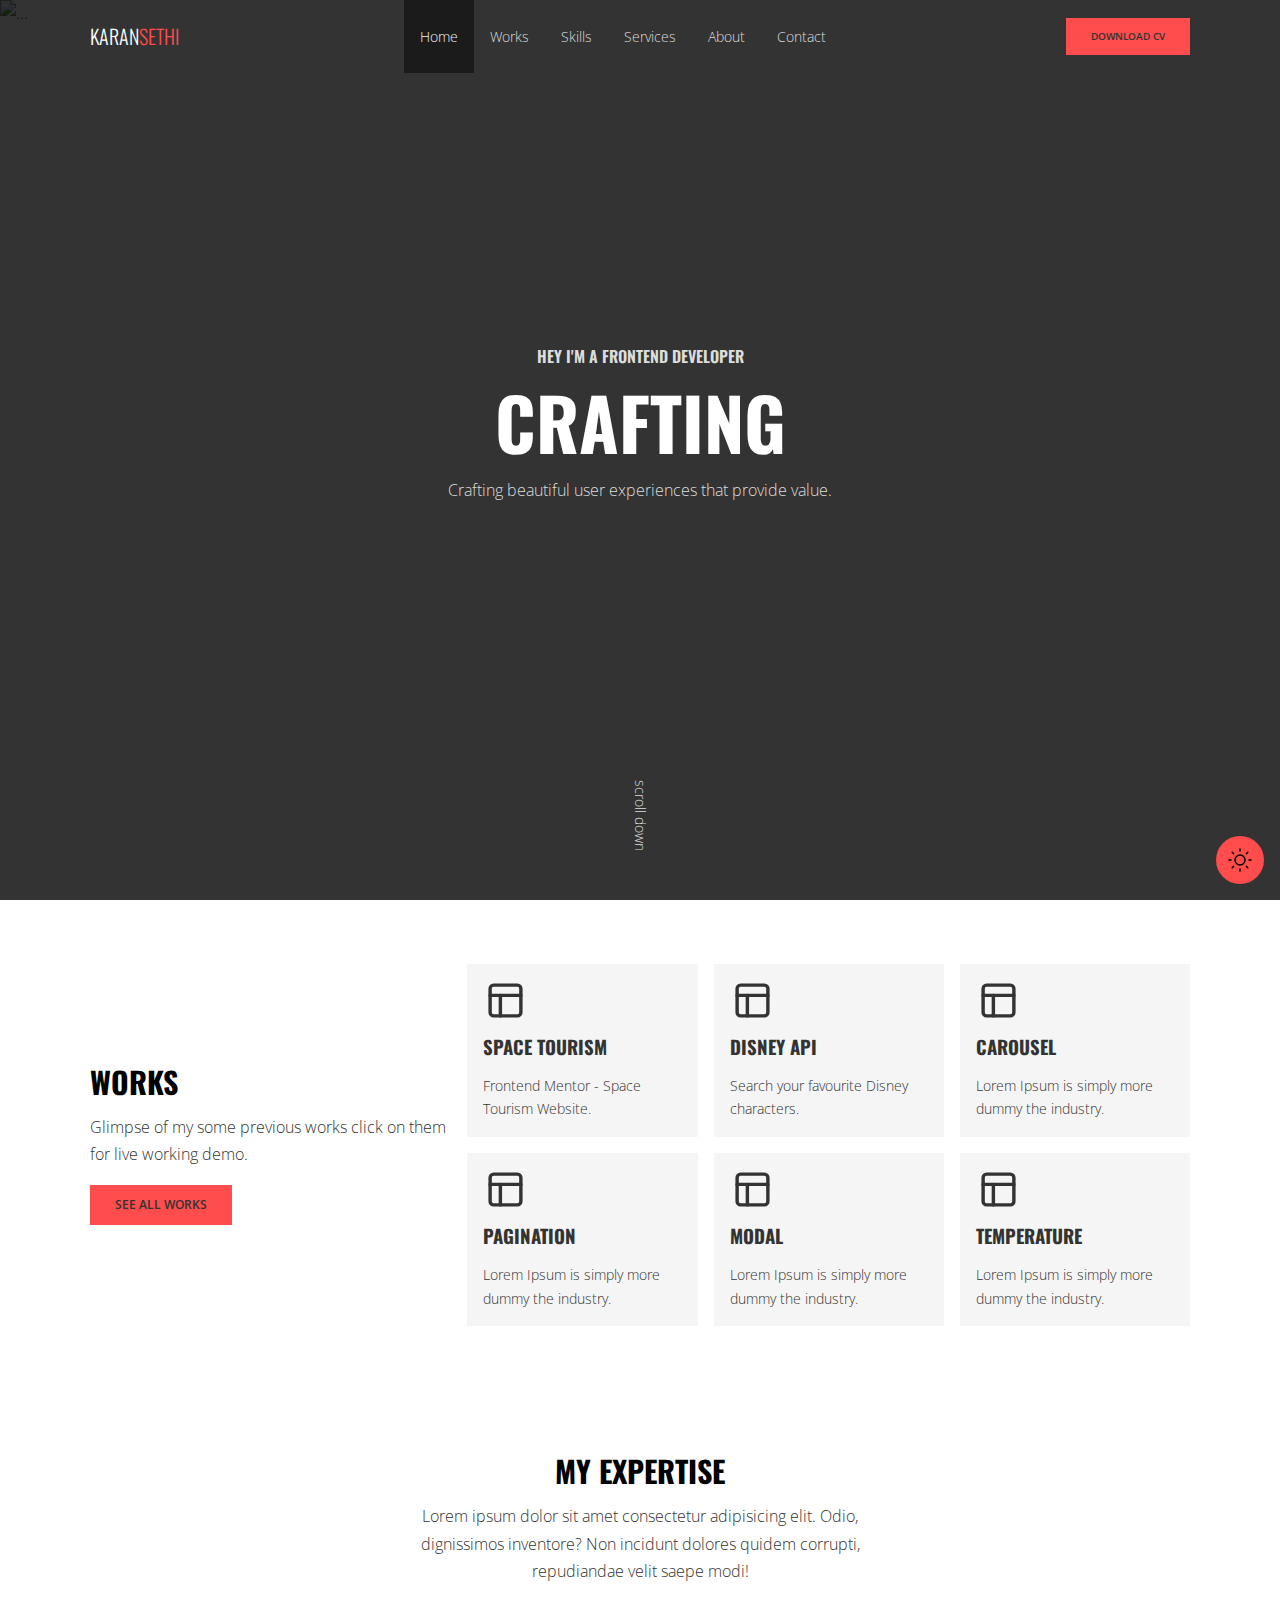
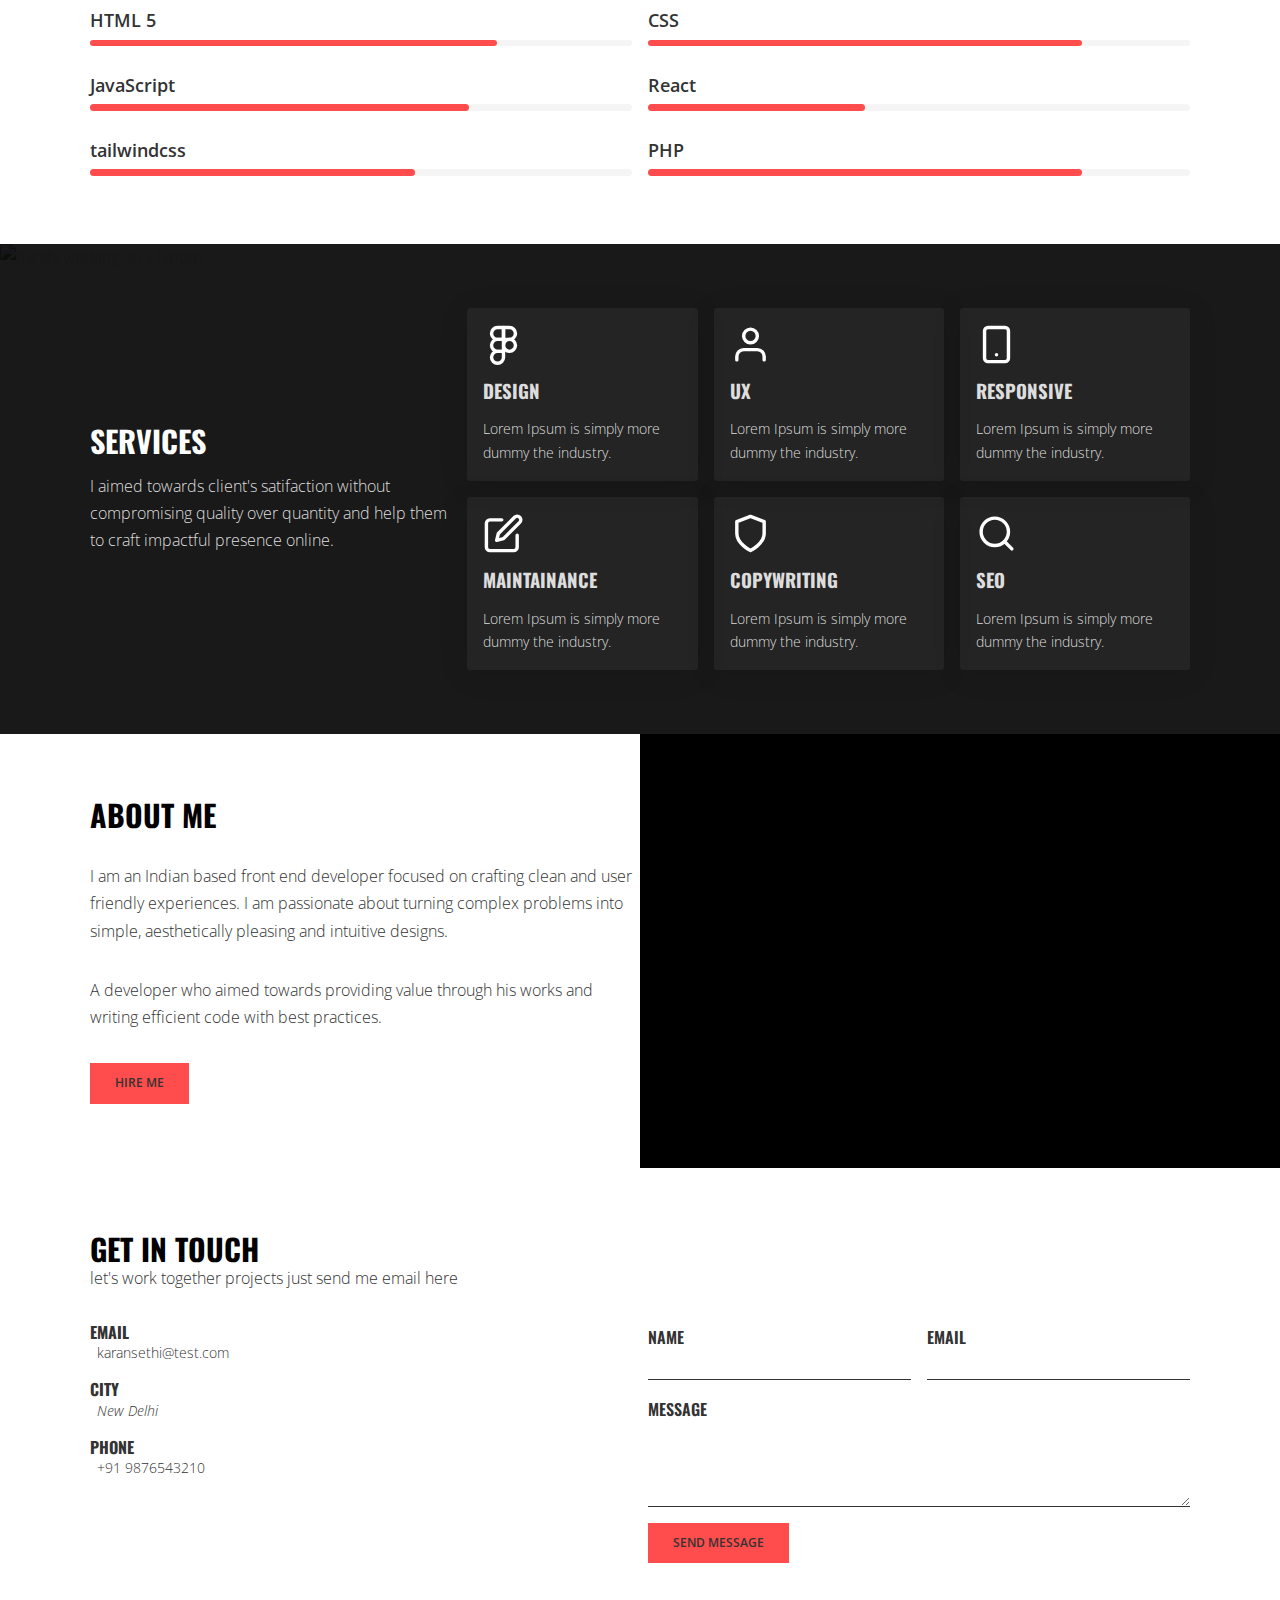
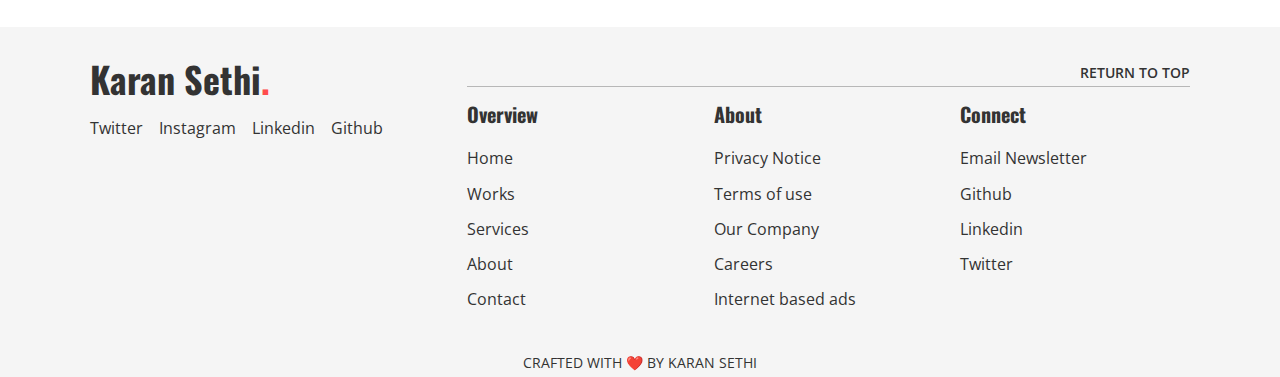
==== index.html @ 7cc0893f "Initial commit" ====
<!DOCTYPE html>
<html lang="en">

<head>
  <meta charset="UTF-8">
  <meta http-equiv="X-UA-Compatible" content="IE=edge">
  <meta name="viewport" content="width=device-width, initial-scale=1.0">
  <link rel="preconnect" href="https://fonts.googleapis.com">
  <link rel="preconnect" href="https://fonts.gstatic.com" crossorigin>
  <link
    href="https://fonts.googleapis.com/css2?family=Open+Sans:wght@300;400;500;600;700&family=Oswald:wght@600;700&display=swap"
    rel="stylesheet">
  <link rel="stylesheet" href="https://cdnjs.cloudflare.com/ajax/libs/font-awesome/6.2.1/css/all.min.css"
    integrity="sha512-MV7K8+y+gLIBoVD59lQIYicR65iaqukzvf/nwasF0nqhPay5w/9lJmVM2hMDcnK1OnMGCdVK+iQrJ7lzPJQd1w=="
    crossorigin="anonymous" referrerpolicy="no-referrer" />
    <link rel="stylesheet" href="css/boilerplate.css">
    <link rel="stylesheet" href="css/index.css">
    <link rel="stylesheet" href="css/utils.css">
  <title>Karan Sethi | Frontend Developer</title>
</head>

<body class="light text-content">
  <div class="banner relative" id="home">
    <button class="btn--theme stack-4 text-heading bg-accent flex justify-center items-center" title="theme mode">
      <span class="sr-only">Theme</span>
      <svg data-testid="geist-icon" fill="none" height="24" shape-rendering="geometricPrecision" stroke="currentColor" stroke-linecap="round" stroke-linejoin="round" stroke-width="1.5" viewBox="0 0 24 24" width="24" style="color:currentColor"><circle cx="12" cy="12" r="5"></circle><path d="M12 1v2"></path><path d="M12 21v2"></path><path d="M4.22 4.22l1.42 1.42"></path><path d="M18.36 18.36l1.42 1.42"></path><path d="M1 12h2"></path><path d="M21 12h2"></path><path d="M4.22 19.78l1.42-1.42"></path><path d="M18.36 5.64l1.42-1.42"></path></svg>
    </button>
    <header class="header">
      <div class="header__content inset-0 stack-5" style="bottom: unset;">
        <div class="container flex items-center" style="gap:0">
          <a href="#" class="text-neutral-100 text-xl font-heading uppercase text-heading" style="text-decoration: none;">karan<span class="text-accent">sethi</span></a>
          <nav class="nav primary-nav stack-4" role="list">
            <ul class="nav__list primary-nav-list text-sm flex" role="list">
              <li class="nav__item active"><a href="#home" class="nav__link text-content">Home</a></li>
              <li class="nav__item"><a href="#portfolio" class="nav__link text-content">Works</a></li>
              <li class="nav__item"><a href="#skills" class="nav__link text-content">Skills</a></li>
              <li class="nav__item"><a href="#services" class="nav__link text-content">Services</a></li>
              <li class="nav__item"><a href="#about" class="nav__link text-content">About</a></li>
              <li class="nav__item"><a href="#contact" class="nav__link text-content">Contact</a></li>
            </ul>
          </nav>
          <div class="flex">
            <button style="font-size: .65rem;" class="button button--secondary uppercase" title="download cv">Download CV</button>
            <button class="btn--menu relative stack-5 text-xl text-neutral-100" title="toggle menu">
              <span class="sr-only">menu</span>
              <i class="fas fa-bars"></i>
            </button>
          </div>
        </div>
      </div>
    </header>
    <!-- Hero -->
    <div class="grid banner-grid">
      <section class="hero relative grid items-center" style="--gap:0">
        <div class="container hero-container">
          <div class="hero__content text-center flow" style="--flow-space:1rem">
            <header class="section-header flex flow" style="--flow-space:1rem;--gap: 1rem">
              <h1 class="hero__title text-neutral-100 font-heading uppercase">
                <span class="hero__word rotateX">crafting</span>
              </h1>
              <p class="hero__subtitle text-neutral-200 text-semibold font-heading uppercase leading-none">
                hey i'm a frontend developer
              </p>
            </header>
            <p class="word-limit mx-auto text-neutral-200">
              Crafting beautiful user experiences that provide value.
            </p>
          </div>
        </div>
      </section>
      <div class="scroll-icon text-neutral-200 flex items-center text-sm" style="--gap:0.25em">
        <span>scroll down</span>
        <i class="fa fa-arrow-down"></i>
      </div>
    </div>
    <!-- /.Hero -->
    <img src="https://images.unsplash.com/photo-1500964757637-c85e8a162699?ixlib=rb-4.0.3&ixid=MnwxMjA3fDB8MHxzZWFyY2h8MTF8fGJlYXV0aWZ1bCUyMGludGVyZmFjZXxlbnwwfHwwfHw%3D&auto=format&fit=crop&w=500&q=60" class="hero__image absolute inset-0 stack-(-2)" alt="...">
  </div>
  <section class="section portfolio" id="portfolio">
    <div class="container grid grid-layout items-center">
      <header class="section-header flow">
        <h2 class="section-title text-heading text-3xl font-heading uppercase">works</h2>
        <p>
          Glimpse of my some previous works click on them for live working demo.
        </p>
        <button class="button button--primary uppercase">see all works</button>
      </header>
      <div class="portfolio-cards grid grid-auto">
      </div>
    </div>
  </section>
  <section class="section skills" id="skills">
    <div class="container flow">
      <header class="section-header flow text-center">
        <h2 class="section-title text-heading text-3xl font-heading uppercase">my expertise</h2>
        <p class="word-limit mx-auto">Lorem ipsum dolor sit amet consectetur adipisicing elit. Odio, dignissimos inventore? Non incidunt dolores quidem corrupti, repudiandae velit saepe modi!</p>
      </header>
       <div class="progress-cards grid grid-cols-2">
        <div class="progress">
          <div class="progress__text text-lg text-semibold">HTML 5</div>
          <div class="progress__bar relative" style="--expertise: 75%"></div>
        </div>
        <div class="progress">
          <div class="progress__text text-lg text-semibold">CSS</div>
          <div class="progress__bar relative" style="--expertise: 80%"></div>
        </div>
        <div class="progress">
          <div class="progress__text text-lg text-semibold">JavaScript</div>
          <div class="progress__bar relative" style="--expertise: 70%"></div>
        </div>
        <div class="progress">
          <div class="progress__text text-lg text-semibold">React</div>
          <div class="progress__bar relative" style="--expertise: 40%"></div>
        </div>
        <div class="progress">
          <div class="progress__text text-lg text-semibold">tailwindcss</div>
          <div class="progress__bar relative" style="--expertise: 60%"></div>
        </div>
        <div class="progress">
          <div class="progress__text text-lg text-semibold">PHP</div>
          <div class="progress__bar relative" style="--expertise: 80%"></div>
        </div>
       </div>
    </div>
  </section>
  <section class="section services relative text-neutral-200" id="services">
    <div class="container grid grid-layout items-center">
      <img src="https://images.unsplash.com/photo-1484807352052-23338990c6c6?ixlib=rb-4.0.3&ixid=MnwxMjA3fDB8MHxzZWFyY2h8NTB8fHdlYiUyMGRldmVsb3BtZW50fGVufDB8fDB8fA%3D%3D&auto=format&fit=crop&w=500&q=60" class="absolute inset-0 stack-(-2) services__banner" alt="hands working on a laptop">
      <header class="section-header flow">
        <h2 class="section-title text-neutral-100 text-3xl font-heading uppercase">services</h2>
        <p>
          I aimed towards client's satifaction without compromising quality over quantity and help them to craft
          impactful presence online.
        </p>
      </header>
      <div class="service-cards grid grid-auto"></div>
    </div>
  </section>
  <section class="section about relative" id="about">
    <div class="container grid grid-cols-2">
      <div class="about__content flow" style="--flow-space: 2rem">
        <h2 class="section-title text-heading text-3xl font-heading uppercase">about me</h2>
        <p>
          I am an Indian based front end developer focused on crafting clean and user friendly experiences. I am
          passionate about turning complex problems into simple, aesthetically pleasing and intuitive designs.
        </p>
        <p>
          A developer who aimed towards providing value through his works and writing efficient code with best
          practices.
        </p>
        <button class="button button--primary uppercase" title="hire me">Hire me</button>
      </div>
      <img src="https://images.unsplash.com/photo-1618498081964-ab0c002e0935?ixlib=rb-4.0.3&ixid=MnwxMjA3fDB8MHxzZWFyY2h8MXx8bXlzdGVyaW91cyUyMG1hbnxlbnwwfHwwfHw%3D&auto=format&fit=crop&w=500&q=60" class="about__image absolute inset-0" style="left: unset;" alt="">
    </div>
  </section>
  <section class="section contact" id="contact">
    <div class="container flow grid grid-cols-2">
      <header class="section-header col-span-full">
        <h2 class="section-title text-heading text-3xl font-heading uppercase word-limit" style="--word-limit: 20ch">get in touch</h2>
        <p>let's work together projects just send me email here</p>
      </header>
      <div class="contact-card flow">
        <div class="contact-item">
          <h2 class="font-heading text-md uppercase">Email</h2>
          <div class="flex text-sm items-center" style="--gap:.5em">
            <i class="fa fa-envelope text-accent" aria-hidden="true"></i>
            <p>karansethi@test.com</p>
          </div>
        </div>
        <div class="contact-item">
          <h2 class="font-heading text-md uppercase">City</h2>
          <div class="flex text-sm items-center" style="--gap:.5em">
            <i class="fa-regular fa-address-book text-accent"></i>
            <address>New Delhi</address>
          </div>
        </div>
        <div class="contact-item">
          <h2 class="font-heading text-md uppercase">Phone</h2>
          <div class="flex text-sm items-center" style="--gap:.5em">
            <i class="fa fa-phone text-accent" aria-hidden="true"></i>
            <p>+91 9876543210</p>
          </div>
        </div>
      </div>
      <form class="form grid">
        <div class="form-group">
          <label for="firstName" class="uppercase font-heading text-semibold">name</label>
          <input type="text" id="firstName" name="firstName" class="form-input">
        </div>
        <div class="form-group">
          <label for="email" class="uppercase font-heading text-semibold">email</label>
          <input type="email" id="email" name="email" class="form-input">
        </div>
        <div class="form-group col-span-full">
          <label for="comments" class="uppercase font-heading text-semibold">message</label>
          <textarea name="comments" id="comments" cols="30" rows="3" class="form-textarea"></textarea>
        </div>
        <div>
          <button class="button button--primary uppercase" title="send message">send message</button>
        </div>
      </form>
    </div>
  </section>
  <footer class="footer bg-surface">
    <div class="container section grid footer-container" style="--padding-block: 2rem">
      <div class="footer__socials flow" style="--flow-space:1rem">
        <h2 class="text-4xl font-heading">Karan Sethi<span class="text-accent">.</span></h2>
        <div class="socials flex">
          <div>Twitter</div>
          <div>Instagram</div>
          <div>Linkedin</div>
          <div>Github</div>
        </div>
      </div>
      <div class="grid grid-cols-3">
        <div class="back-to-top col-span-full">
          <a href="#home" class="btn--goTop text-sm text-content uppercase text-semibold">
            return to top <i class="fa-solid fa-chevron-up"></i>
          </a>
        </div>
        <div class="flow" style="--flow-space:1rem">
          <h3 class="font-heading text-xl">Overview</h3>
          <ul class="nav__list" role="list">
            <li class="nav__item"><a href="#" class="nav__link text-content">Home</a></li>
            <li class="nav__item"><a href="#" class="nav__link text-content">Works</a></li>
            <li class="nav__item"><a href="#" class="nav__link text-content">Services</a></li>
            <li class="nav__item"><a href="#" class="nav__link text-content">About</a></li>
            <li class="nav__item"><a href="#" class="nav__link text-content">Contact</a></li>
          </ul>
        </div>
        <div class="flow" style="--flow-space:1rem">
          <h3 class="font-heading text-xl">About</h3>
          <ul class="nav__list" role="list">
            <li class="nav__item"><a href="#" class="nav__link text-content">Privacy Notice</a></li>
            <li class="nav__item"><a href="#" class="nav__link text-content">Terms of use</a></li>
            <li class="nav__item"><a href="#" class="nav__link text-content">Our Company</a></li>
            <li class="nav__item"><a href="#" class="nav__link text-content">Careers</a></li>
            <li class="nav__item"><a href="#" class="nav__link text-content">Internet based ads</a></li>
          </ul>
        </div>
        <div class="flow" style="--flow-space:1rem">
          <h3 class="font-heading text-xl">Connect</h3>
          <ul class="nav__list" role="list">
            <li class="nav__item"><a href="#" class="nav__link text-content">Email Newsletter</a></li>
            <li class="nav__item"><a href="#" class="nav__link text-content">Github</a></li>
            <li class="nav__item"><a href="#" class="nav__link text-content">Linkedin</a></li>
            <li class="nav__item"><a href="#" class="nav__link text-content">Twitter</a></li>
          </ul>
        </div>
      </div>
    </div>
    <center>
      <small class="text-sm uppercase">
        crafted with ❤️ by karan sethi
      </small>
    </center>
  </footer>
  <script src="js/index.js" type="module"></script>
</body>

</html>
---- css/boilerplate.css ----
*,
*::before,
*::after {
  box-sizing: border-box;
  margin: 0;
  padding: 0;
}
ul[role='list'],
ol[role='list'] {
  list-style: none;
}
html {
  scroll-padding-top: 72.8px;
}
html:focus-within {
  scroll-behavior: smooth;
}
body {
  overflow-x: hidden;
  min-height: 100vh;
  background-color: var(--clr-background);
  text-rendering: optimizeSpeed;
  line-height: 1.7;
  font-family: var(--ff-primary);
  font-weight: 300;
}
a:not([class]) {
  text-decoration-skip-ink: auto;
}
img,
picture,
svg {
  max-width: 100%;
  display: block;
}
img {
  object-fit: cover;
}
input,
button,
textarea,
select {
  font: inherit;
}
@media (prefers-reduced-motion: reduce) {
  html:focus-within {
   scroll-behavior: auto;
  }
  *,
  *::before,
  *::after {
    animation-duration: 0.01ms !important;
    animation-iteration-count: 1 !important;
    transition-duration: 0.01ms !important;
    scroll-behavior: auto !important;
  }
}
.leading-none,
h1,
h2,
h3,
h4,
h5 {
  line-height: 1.1;
}
---- css/index.css ----
/* header */
.header {
    transition: all .5s ease-in-out;
    height: 72.8px;
}
.header .container {
    justify-content: space-between;
    height: 72.8px;
}
@media (max-width: 49.999em) {
    .primary-nav {
        position: fixed;
        background-color: #0f0f0f;
        top: 0;
        right: 0;
        bottom: 0;
        left: 50%;
        transition: transform .3s ease;
        transform: translateX(100%);
    }
    .primary-nav-list {
        --gap: 2rem;
        min-height: 100%;
        flex-direction: column;
        font-weight: 600;
        justify-content: center;
    }
    .btn--menu {
        border: 0;
        background-color: unset;
    }
    .expand {
        transform: translateX(0);
    }
}
@media (min-width: 50em) {
    .primary-nav-list {
        --gap: 0;
    }
    .btn--menu {
        display: none;
    }
}
/* banner */
.banner::before {
    position: absolute;
}
.banner {
    height: 100vh;
    height: 100dvh;
}
.banner-grid {
    height: calc(100% - 72.8px);
    grid-template-rows: auto 120px;
}
.banner::before {
    content: "";
    width: 100%;
    height: 100%;
    z-index: -1;
    background-color: rgb(0 0 0 / .8);
}
.btn--theme {
    position: fixed;
    bottom: 1rem;
    right: 1rem;
    width: 3rem;
    height: 3rem;
    border: 0;
    border-radius: 50%;
}
/* home */
.rotateX {
    display: block;
    transform: rotateX(0deg);
    animation: horizontalSpin 1s linear infinite alternate;
}
@keyframes horizontalSpin {
    0% {
        transform: rotateX(90deg);
    }
    20%,100% {
        transform: rotateX(0deg);
    }
}
.hero__title {
    font-size: clamp(2rem, 10vw, 4.5rem);
}
.hero .section-header {
    flex-direction: column-reverse;
}
.hero__subtitle {
    font-size: clamp(.75rem, 3vw, 1rem);
}
.hero__content > p {
    width: 90vw;
}
.hero__image {
    width: 100%;
    height: 100%;
}
.scroll-icon {
    justify-content: start;
    writing-mode: vertical-lr;
    transform: translate(0);
    animation: bounce 2s infinite;
}
@keyframes bounce {
    0%, 20%, 50%, 80%, 100% {
        transform: translate(0, 0);
    }
    40% {
        transform: translate(0, 20px);
    }
    60% {
        transform: translate(0, 10px);
    }
}
/* about */
.about__image {
    max-height: 30rem;
}
.about {
    overflow: hidden;
}
@media (min-width: 40em) {
    .about::before {
        position: absolute;
        content: "";
        inset: 0;
        background-image: linear-gradient(
            90deg,
            transparent 50%,
            rgb(0 0 0) 50%
        );
        z-index: -1;
    }
}
@media (max-width:39.999em) {
    .about__image {
        display: none;
    }
}
/* services */
.services__banner {
    width: 100%;
    height: 100%;
}
.services::before {
    content: "";
    position: absolute;
    top: 0;
    right: 0;
    bottom: 0;
    left: 0;
    background-color: rgb(0 0 0 / .9);
    z-index: -1;
}
.services .card {
    background: rgba(255, 255, 255, 0.05);
    border-radius: 3px;
    box-shadow: 0 4px 30px rgba(0, 0, 0, 0.1);
}
/* portfolio */
.portfolio .card::before {
    content: "";
    position: absolute;
    display: grid; place-content: center;
    inset: 0;
    z-index: -1;
    background-color: rgb(0 0 0 / .5);
}
/* skills */
.progress {
    padding: 0.25em 0;
}
.progress__bar {
    margin-top: .25em;
    background-color: var(--clr-surface);
}
.progress__bar,
.progress__bar::before {
    border-radius: 100vmax;
    height: .4em;
}
.progress__bar::before {
    content: '';
    position: absolute;
    width: var(--expertise);
    background: var(--clr-accent);
}
/* contact */
.form {
    grid-template-columns: 1fr 1fr;
}
.form-textarea,
.form-input {
    display: block;
    width: 100%;
    background-color: unset;
    border: 0;
    border-bottom: 1px solid var(--clr-content);
}
.form-textarea {
    resize: vertical;
}
@media (max-width: 39.999em) {
    .contact-card {
        display: none;
    }
}
/* footer */
.footer {
    font-weight: 400;
}
@media (max-width: 49.999em) {
    .footer__socials {
        text-align: center;
    }
    .footer__socials .flex {
        justify-content: center;
    }
}
.footer-container .nav__list {
    line-height: 2.2;
}
.footer-container .nav__link:hover {
    text-decoration: underline;
}
.back-to-top {
    border-bottom: 1px solid var(--clr-border);
    text-align: right;
}
.btn--goTop {
    text-decoration: none;
}
@media (min-width: 50em) {
    .footer-container {
        grid-template-columns: 1fr 2fr;
    }
}
---- css/utils.css ----
:root {
    --clr-neutral-100: #FFF;
    --clr-neutral-200: #DDD;
    --clr-neutral-900: #000;

    --ff-accent: 'Oswald', sans-serif;
    --ff-primary: 'Open Sans', sans-serif;

    --fs-xs: 0.75rem;
    --fs-sm: 0.875rem;
    --fs-md: 1rem;
    --fs-lg: 1.125rem;
    --fs-xl: 1.25rem;
    --fs-2xl: 1.5rem;
    --fs-3xl: 1.875rem;
    --fs-4xl: 2.25rem;
    --fs-5xl: 3rem;
    --fs-6xl: 3.75rem;
    --fs-7xl: 4.5rem;
}
.light {
    --clr-border: rgb(0 0 0 / .25);
    --clr-background: #FFF;
    --clr-surface: #f5f5f5;
    --clr-accent: #FF4C4C;
    --clr-heading: #000;
    --clr-content: #333;
}
.dark {
    --clr-border: rgb(255 255 255 / .25);
    --clr-background: #050505;
    --clr-surface: #0f0f0f;
    --clr-accent: #FF4C4C;
    --clr-heading: #FFF;
    --clr-content: #DDD;
}

.flex {
    display: flex;
    gap: var(--gap, 1em);
}
.flex-col {
    flex-direction: column;
}
.items-center {
    align-items: center;
}
.justify-center {
    justify-content: center;
}
.grid {
    display: grid;
    gap: var(--gap, 1em);
}
.grid-auto {
    grid-template-columns: repeat(auto-fit, minmax(220px,1fr));
}
.col-span-full {
    grid-column: 1 / -1;
}
@media (min-width: 40em) {
    .grid-cols-2 {
        grid-template-columns: var(--cols, 1fr 1fr);
    }
    .grid-cols-3 {
        grid-template-columns: repeat(3, 1fr);
    }
}
@media (min-width: 50em) {
    .grid-layout {
        grid-template-columns: 1fr 2fr;
    }
}
.hidden {
    display: none;
}
.sr-only {
    position:absolute;
    left:-10000px;
    top:auto;
    width:1px;
    height:1px;
    overflow:hidden;
}
.relative {
    position: relative;
}
.absolute {
    position: absolute;
}
.inset-0 {
    top: 0;
    right: 0;
    bottom: 0;
    left: 0;
}
.stack-\(-2\) {
    z-index: -2;
}
.stack-\(-1\) {
    z-index: -1;
}
.stack-1 {
    z-index: 2;
}
.stack-2 {
    z-index: 4;
}
.stack-3 {
    z-index: 6;
}
.stack-4 {
    z-index: 8;
}
.stack-5 {
    z-index: 10;
}
.isolate {
    isolation: isolate;
}

.mx-auto {
    margin-left: auto;
    margin-right: auto;
}

.bg-background {
    background-color: var(--clr-background);
}
.bg-surface {
    background-color: var(--clr-surface);
}
.bg-accent {
    background-color: var(--clr-accent);
}
.text-heading {
    color: var(--clr-heading);
}
.text-content {
    color: var(--clr-content);
}
.text-accent {
    color: var(--clr-accent);
}
.text-neutral-100 {
    color: var(--clr-neutral-100);
}
.text-neutral-200 {
    color: var(--clr-neutral-200);
}
.text-neutral-900 {
    color: var(--clr-neutral-900);
}
.text-semibold {
    font-weight: 600;
}
.text-bold {
    font-weight: 700;
}
.text-center {
    text-align: center;
}
.uppercase {
    text-transform: uppercase;
}
.font-heading {
    font-family: var(--ff-accent);
}
.font-content {
    font-family: var(--ff-primary);
}
.text-sm {
    font-size: var(--fs-sm);
}
.text-md {
    font-size: var(--fs-md);
}
.text-lg {
    font-size: var(--fs-lg);
}
.text-xl {
    font-size: var(--fs-xl);
}
.text-2xl {
    font-size: var(--fs-2xl);
}
.text-3xl {
    font-size: var(--fs-3xl);
}
.text-4xl {
    font-size: var(--fs-4xl);
}
.text-5xl {
    font-size: var(--fs-5xl);
}
.text-6xl {
    font-size: var(--fs-6xl);
}
.text-7xl {
    font-size: var(--fs-7xl);
}

.button {
    --btn-clr: var(--clr-content);
    --btn-bg: var(--clr-accent);
    border: 0;
    font-size: .75rem;
    font-weight: 600;
    background-color: var(--btn-bg);
    padding: 10px 25px;
    color: var(--btn-clr);
    transition: 
        background .3s ease,
        color .3s ease;
}
.button:hover {
    --btn-clr: var(--clr-heading);
    --btn-bg: var(--clr-accent);
    opacity: .75;
}
.primary-nav-list .nav__link {
    cursor: pointer;
    color: #DDD;
    padding: 0 1rem;
}
.primary-nav-list .nav__link:hover {
    color: #fff;
}
.nav__link {
    text-decoration: none;
    transition: color .3s ease;
}
.nav__link:hover {
    color: var(--clr-heading);
}
.active {
    position: relative;
    isolation: isolate;
}
.active .nav__link {
    color: #f5f5f5;
}
.active::before {
    --pos-y: calc(((72.8px - 1.5rem) / 2)*-1);
    content: '';
    position: absolute;
    background-color: #1b1b1b;
    top: var(--pos-y);
    bottom: var(--pos-y);
    left: 0;
    right: 0;
    width: 100%;
    z-index: -1;
}
.container {
    --max-size: 1100px;
    width: 90%;
    max-width: var(--max-size);
    margin-left: auto;
    margin-right: auto;
}
.section {
    padding-top: var(--padding-block, 4rem);
    padding-bottom: var(--padding-block, 4rem);
}
.card {
    padding: 1em;
}
.flow >*+* {
    margin-top: var(--flow-space, 1rem);
}
.word-limit {
    max-width: var(--word-limit, 50ch);
}
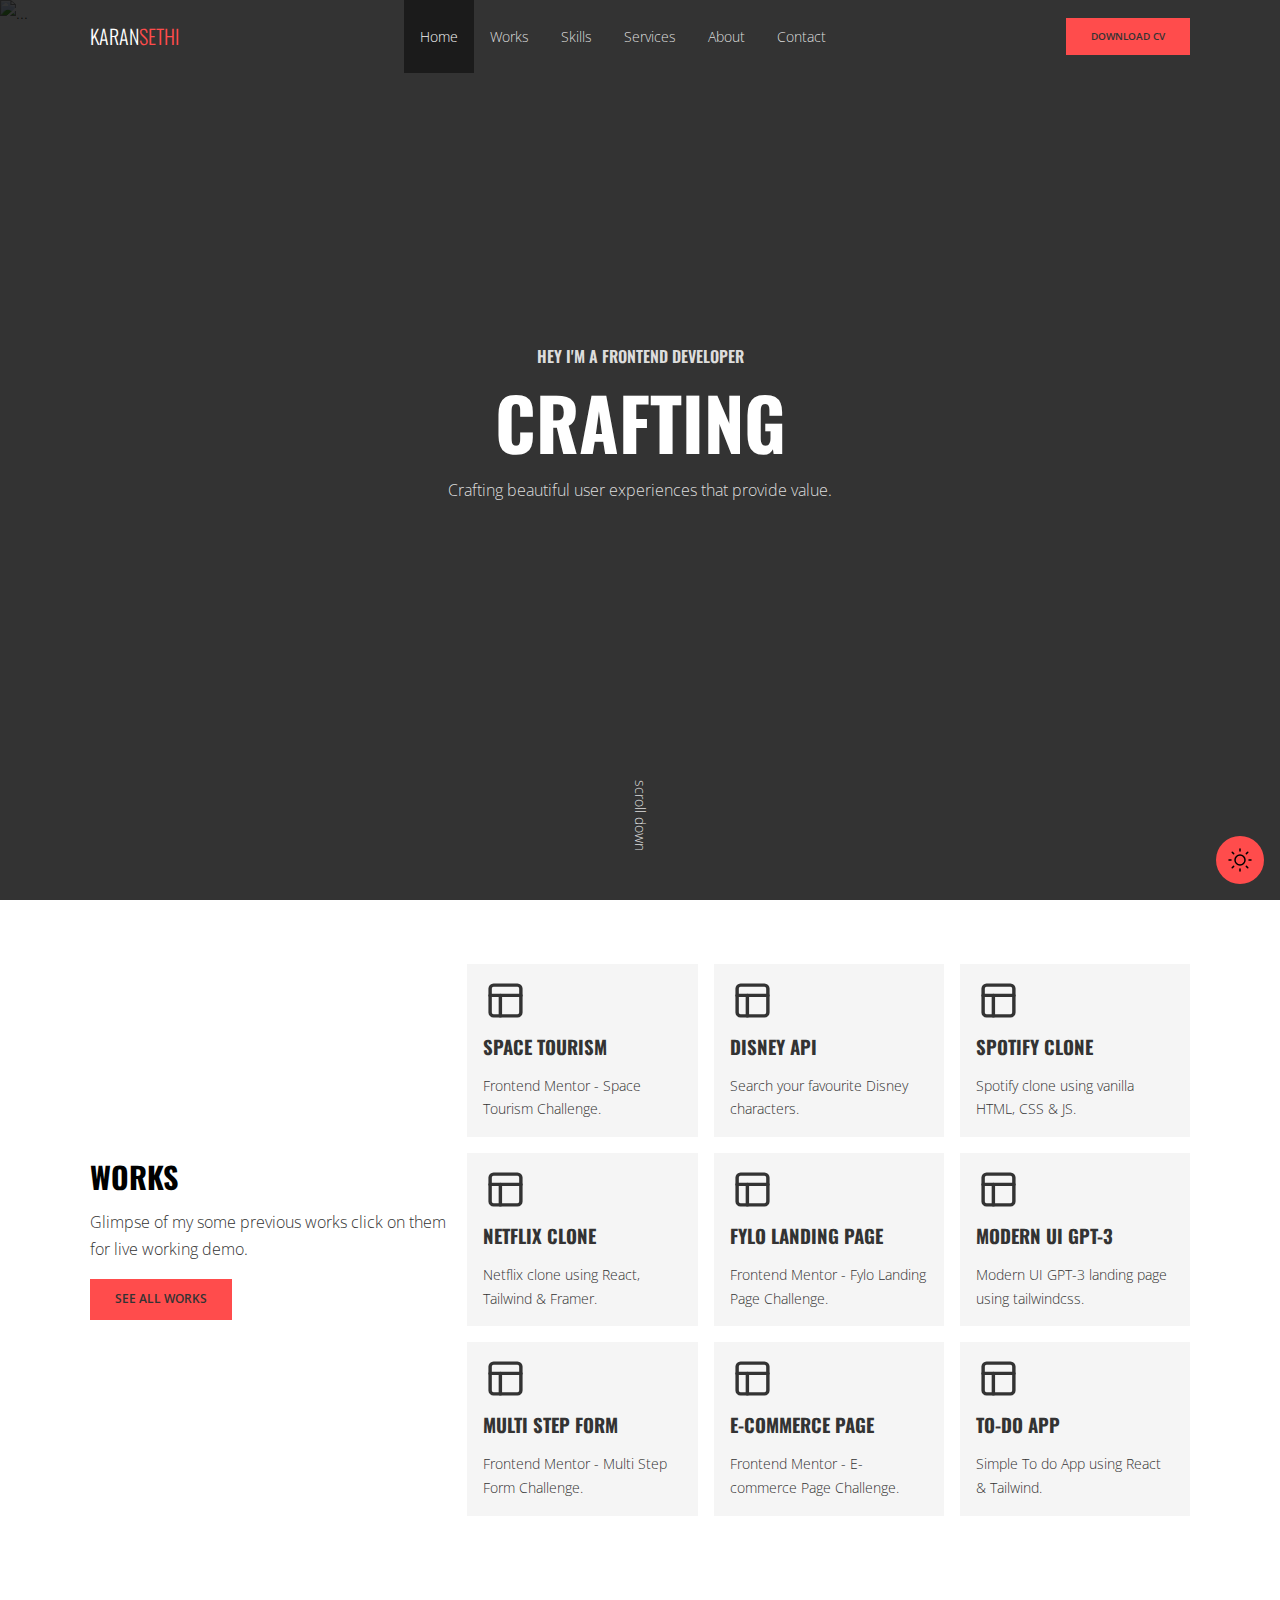
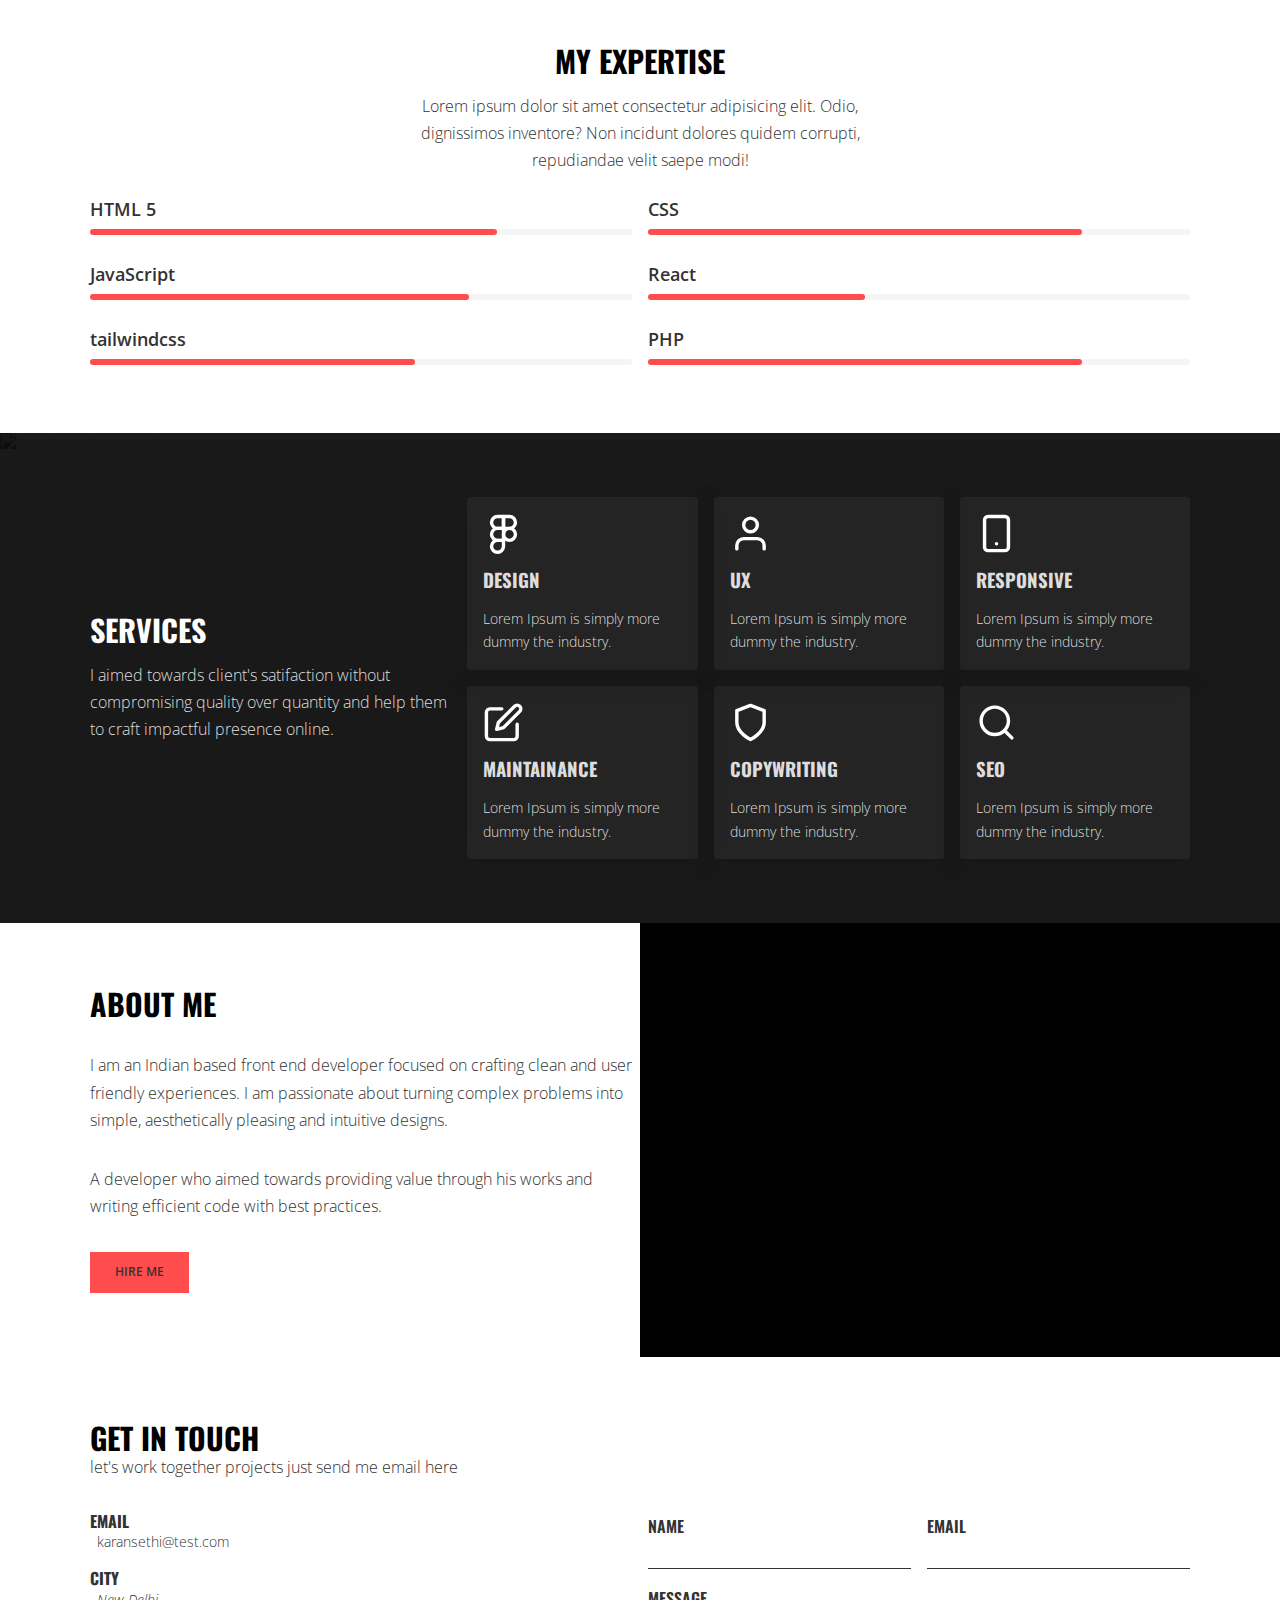
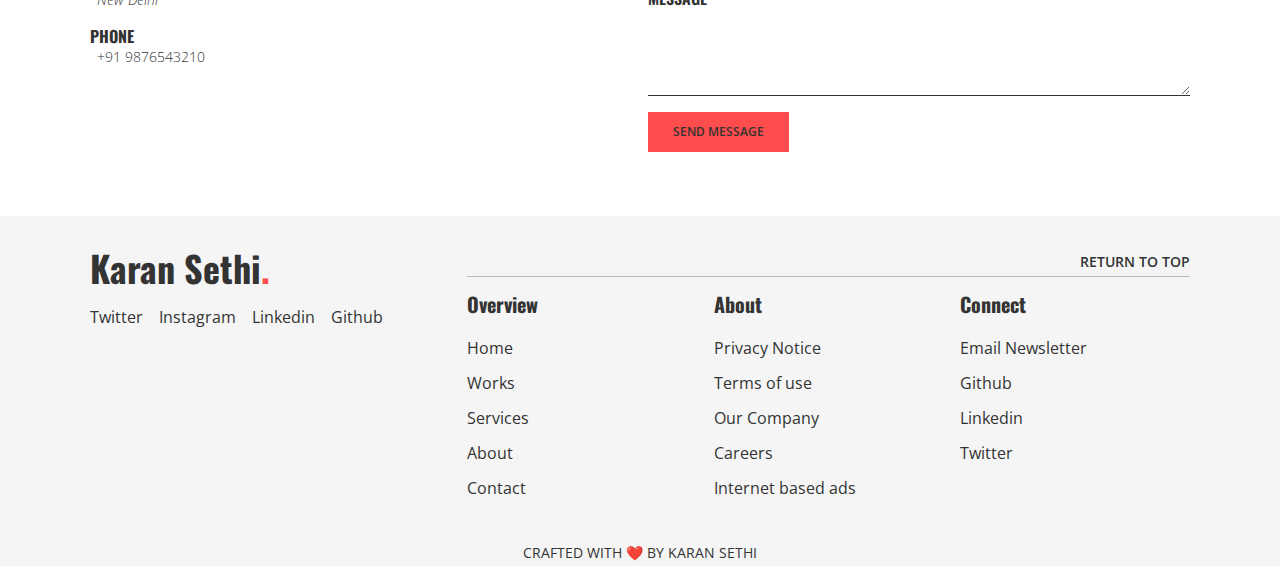
==== commit 2b0f426f: "refactor: tweak styles" ====
--- a/index.html
+++ b/index.html
@@ -7,12 +7,8 @@
   <meta name="viewport" content="width=device-width, initial-scale=1.0">
   <link rel="preconnect" href="https://fonts.googleapis.com">
   <link rel="preconnect" href="https://fonts.gstatic.com" crossorigin>
-  <link
-    href="https://fonts.googleapis.com/css2?family=Open+Sans:wght@300;400;500;600;700&family=Oswald:wght@600;700&display=swap"
-    rel="stylesheet">
-  <link rel="stylesheet" href="https://cdnjs.cloudflare.com/ajax/libs/font-awesome/6.2.1/css/all.min.css"
-    integrity="sha512-MV7K8+y+gLIBoVD59lQIYicR65iaqukzvf/nwasF0nqhPay5w/9lJmVM2hMDcnK1OnMGCdVK+iQrJ7lzPJQd1w=="
-    crossorigin="anonymous" referrerpolicy="no-referrer" />
+  <link href="https://fonts.googleapis.com/css2?family=Open+Sans:wght@300;400;500;600;700&family=Oswald:wght@600;700&display=swap" rel="stylesheet">
+  <link rel="stylesheet" href="https://cdnjs.cloudflare.com/ajax/libs/font-awesome/6.2.1/css/all.min.css" integrity="sha512-MV7K8+y+gLIBoVD59lQIYicR65iaqukzvf/nwasF0nqhPay5w/9lJmVM2hMDcnK1OnMGCdVK+iQrJ7lzPJQd1w==" crossorigin="anonymous" referrerpolicy="no-referrer" />
     <link rel="stylesheet" href="css/boilerplate.css">
     <link rel="stylesheet" href="css/index.css">
     <link rel="stylesheet" href="css/utils.css">
@@ -29,20 +25,20 @@
       <div class="header__content inset-0 stack-5" style="bottom: unset;">
         <div class="container flex items-center" style="gap:0">
           <a href="#" class="text-neutral-100 text-xl font-heading uppercase text-heading" style="text-decoration: none;">karan<span class="text-accent">sethi</span></a>
-          <nav class="nav primary-nav stack-4" role="list">
+          <nav class="nav primary-nav stack-4" id="primary-nav" role="list" aria-label="Primary">
             <ul class="nav__list primary-nav-list text-sm flex" role="list">
-              <li class="nav__item active"><a href="#home" class="nav__link text-content">Home</a></li>
-              <li class="nav__item"><a href="#portfolio" class="nav__link text-content">Works</a></li>
-              <li class="nav__item"><a href="#skills" class="nav__link text-content">Skills</a></li>
-              <li class="nav__item"><a href="#services" class="nav__link text-content">Services</a></li>
-              <li class="nav__item"><a href="#about" class="nav__link text-content">About</a></li>
-              <li class="nav__item"><a href="#contact" class="nav__link text-content">Contact</a></li>
+              <li class="nav__item active"><a href="#home" class="nav__link flex justify-center items-center text-content">Home</a></li>
+              <li class="nav__item"><a href="#portfolio" class="nav__link flex justify-center items-center text-content">Works</a></li>
+              <li class="nav__item"><a href="#skills" class="nav__link flex justify-center items-center text-content">Skills</a></li>
+              <li class="nav__item"><a href="#services" class="nav__link flex justify-center items-center text-content">Services</a></li>
+              <li class="nav__item"><a href="#about" class="nav__link flex justify-center items-center text-content">About</a></li>
+              <li class="nav__item"><a href="#contact" class="nav__link flex justify-center items-center text-content">Contact</a></li>
             </ul>
           </nav>
           <div class="flex">
             <button style="font-size: .65rem;" class="button button--secondary uppercase" title="download cv">Download CV</button>
-            <button class="btn--menu relative stack-5 text-xl text-neutral-100" title="toggle menu">
-              <span class="sr-only">menu</span>
+            <button class="btn--menu relative stack-5 text-xl text-neutral-100" aria-expanded="false" aria-controls="primary-nav">
+              <span class="sr-only">Menu</span>
               <i class="fas fa-bars"></i>
             </button>
           </div>
@@ -56,7 +52,7 @@
           <div class="hero__content text-center flow" style="--flow-space:1rem">
             <header class="section-header flex flow" style="--flow-space:1rem;--gap: 1rem">
               <h1 class="hero__title text-neutral-100 font-heading uppercase">
-                <span class="hero__word rotateX">crafting</span>
+                <span class="hero__headline animate-rotate">crafting</span>
               </h1>
               <p class="hero__subtitle text-neutral-200 text-semibold font-heading uppercase leading-none">
                 hey i'm a frontend developer
--- a/css/boilerplate.css
+++ b/css/boilerplate.css
@@ -4,6 +4,7 @@
   box-sizing: border-box;
   margin: 0;
   padding: 0;
+  scroll-behavior: smooth;
 }
 ul[role='list'],
 ol[role='list'] {
--- a/css/index.css
+++ b/css/index.css
@@ -14,12 +14,12 @@
         top: 0;
         right: 0;
         bottom: 0;
-        left: 50%;
+        left: 30%;
         transition: transform .3s ease;
         transform: translateX(100%);
     }
     .primary-nav-list {
-        --gap: 2rem;
+        --gap: 0rem;
         min-height: 100%;
         flex-direction: column;
         font-weight: 600;
@@ -70,12 +70,12 @@
     border-radius: 50%;
 }
 /* home */
-.rotateX {
+.animate-rotate {
     display: block;
     transform: rotateX(0deg);
-    animation: horizontalSpin 1s linear infinite alternate;
-}
-@keyframes horizontalSpin {
+    animation: text-rotate 1s linear infinite alternate;
+}
+@keyframes text-rotate {
     0% {
         transform: rotateX(90deg);
     }
--- a/css/utils.css
+++ b/css/utils.css
@@ -227,6 +227,7 @@
     color: #fff;
 }
 .nav__link {
+    height: 72.8px;
     text-decoration: none;
     transition: color .3s ease;
 }
@@ -241,12 +242,11 @@
     color: #f5f5f5;
 }
 .active::before {
-    --pos-y: calc(((72.8px - 1.5rem) / 2)*-1);
     content: '';
     position: absolute;
     background-color: #1b1b1b;
-    top: var(--pos-y);
-    bottom: var(--pos-y);
+    top: 0;
+    bottom: 0;
     left: 0;
     right: 0;
     width: 100%;
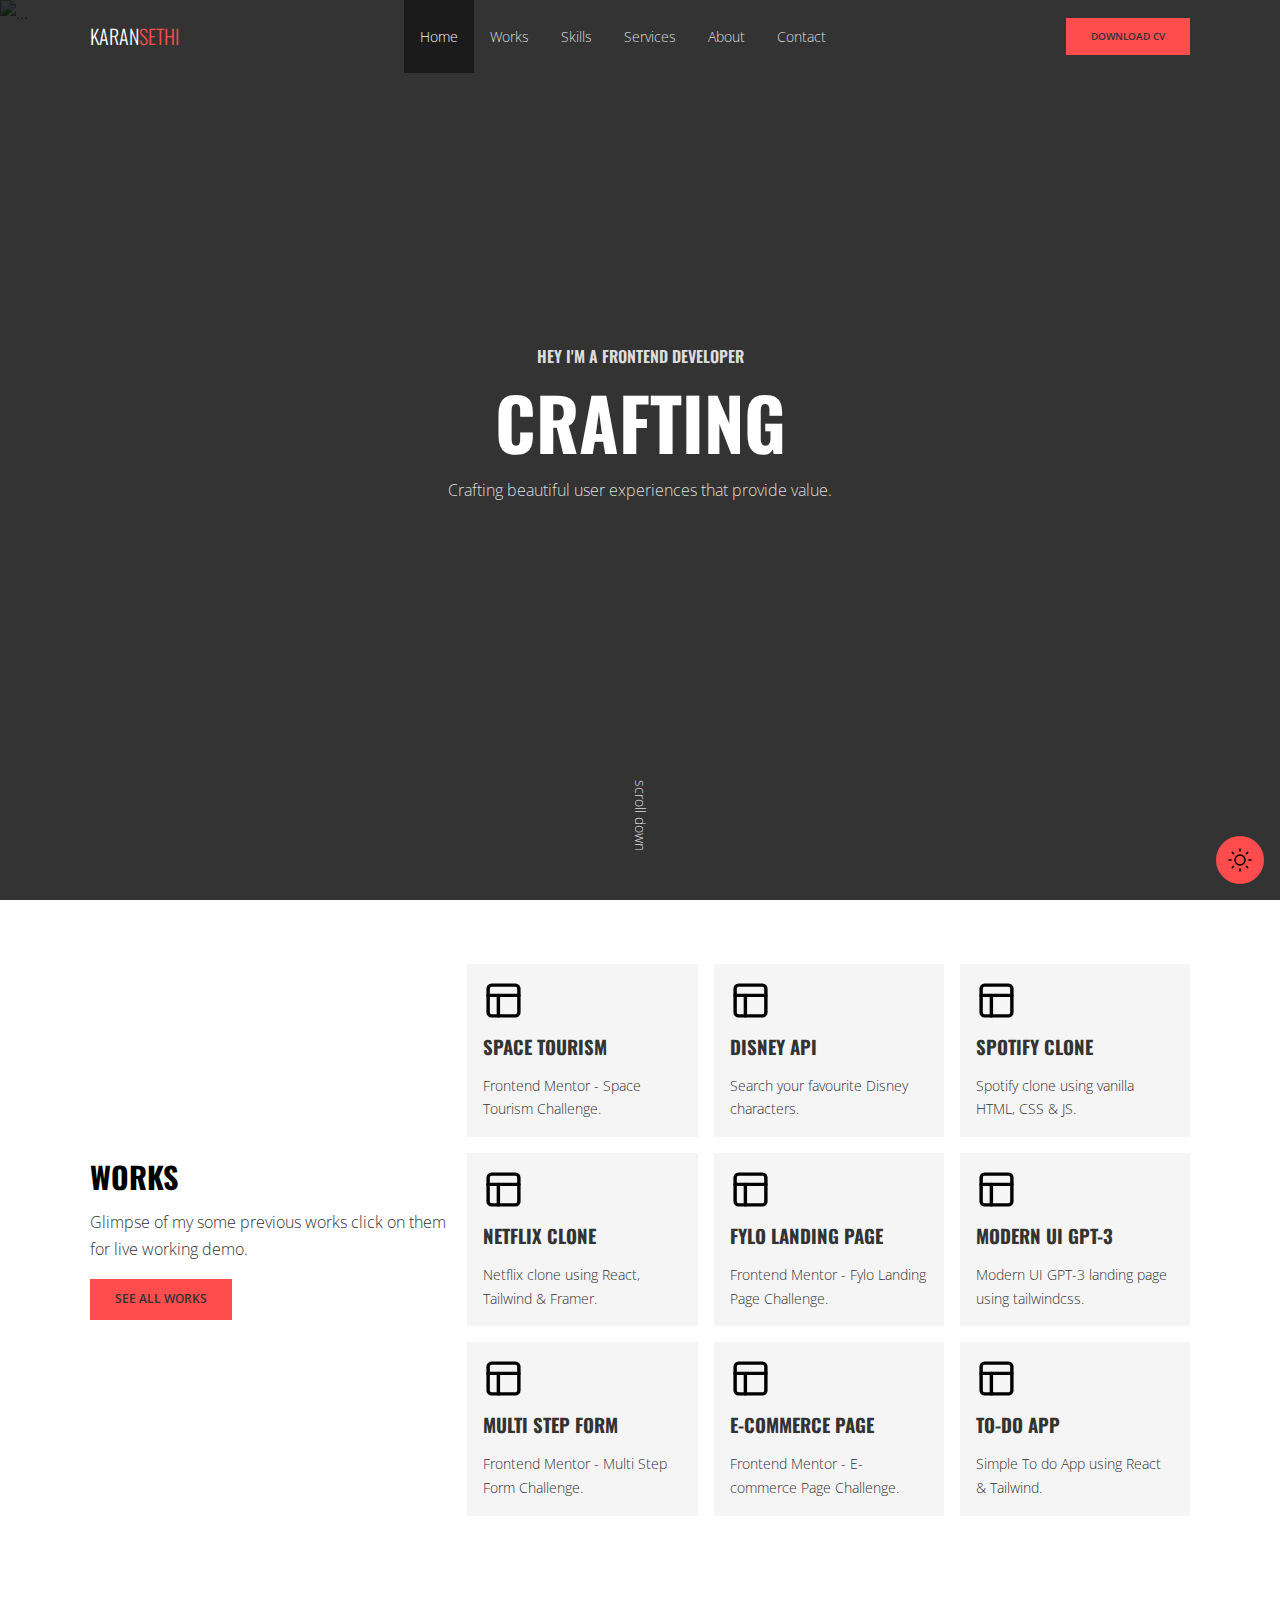
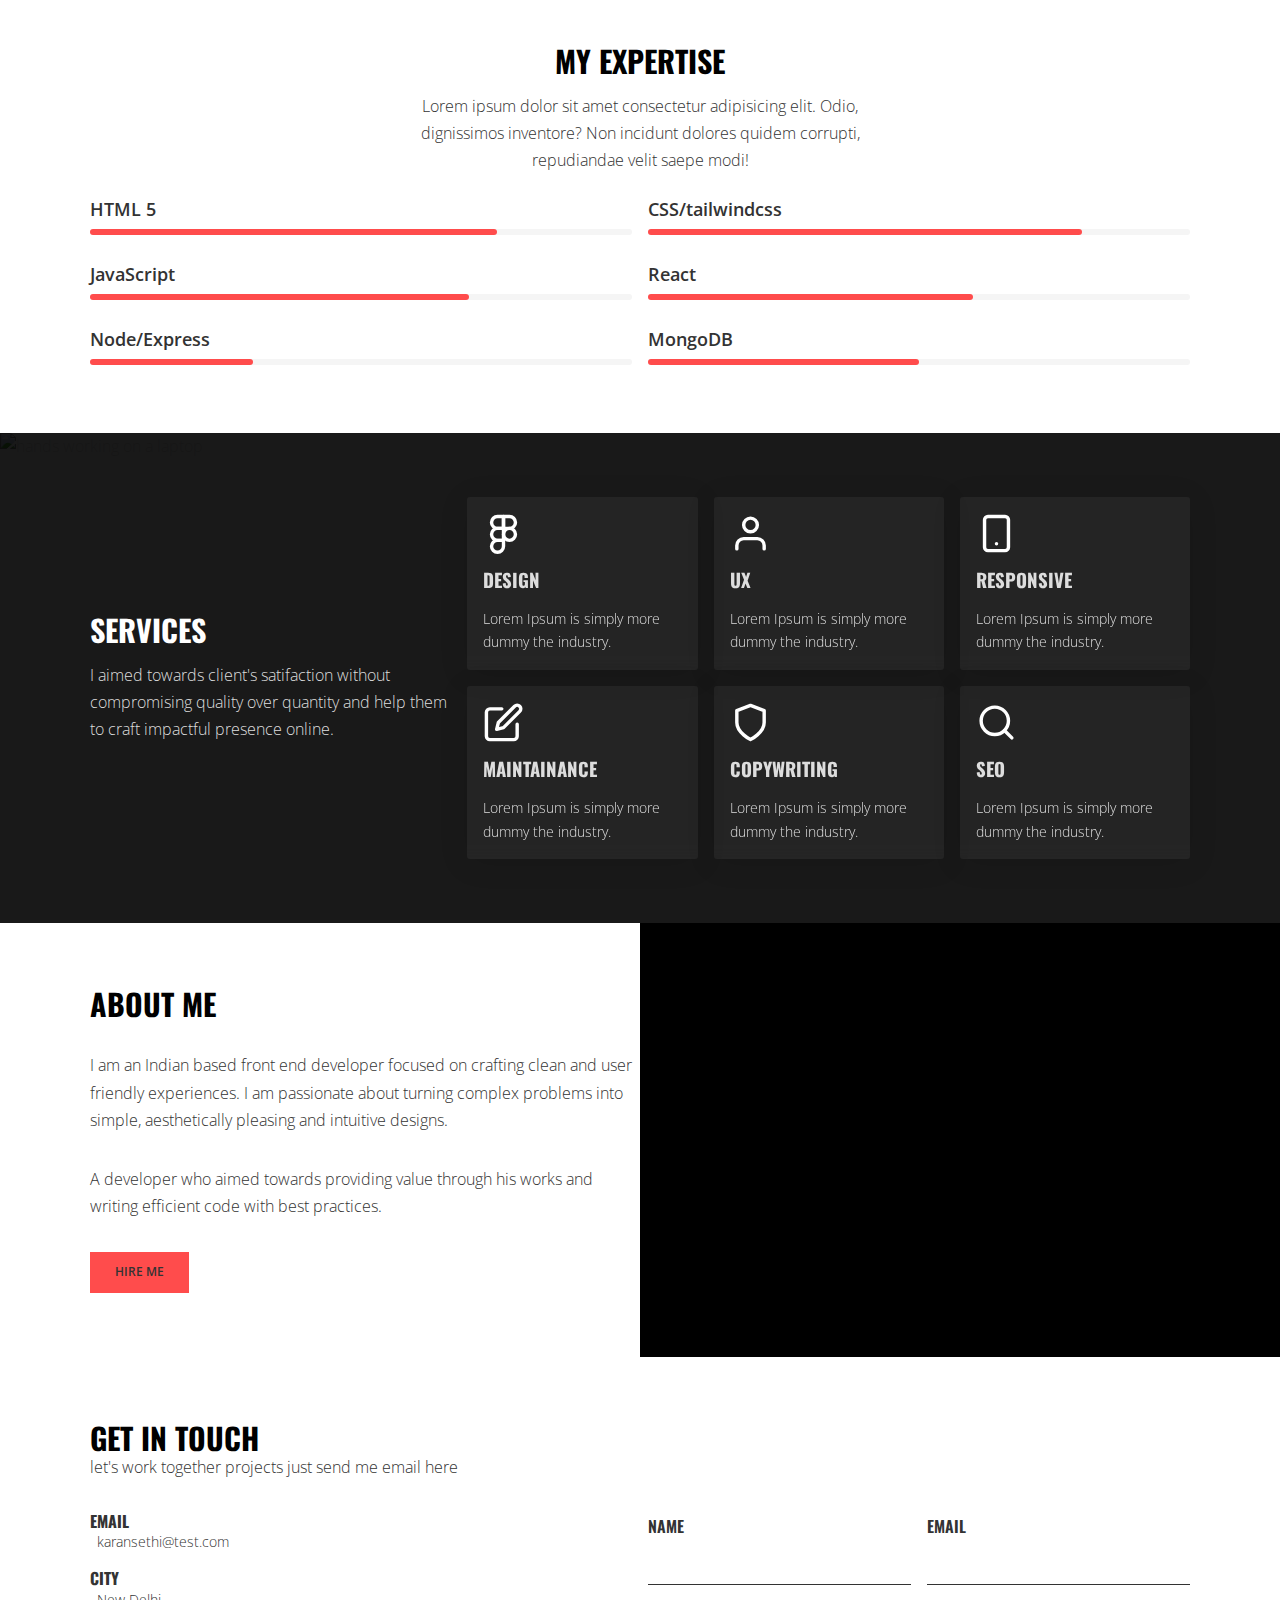
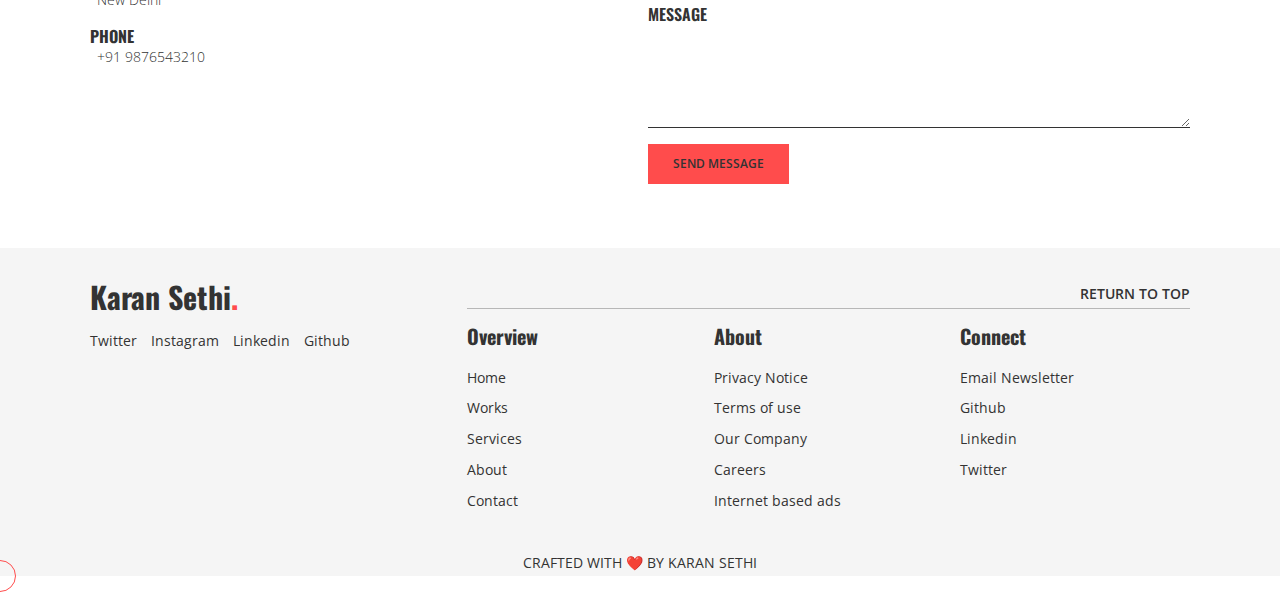
==== commit 712dbe6a: "style: minor tweaks" ====
--- a/index.html
+++ b/index.html
@@ -1,257 +1,306 @@
 <!DOCTYPE html>
 <html lang="en">
+  <head>
+    <meta charset="UTF-8" />
+    <meta http-equiv="X-UA-Compatible" content="IE=edge" />
+    <meta name="viewport" content="width=device-width, initial-scale=1.0" />
+    <link rel="preconnect" href="https://fonts.googleapis.com" />
+    <link rel="preconnect" href="https://fonts.gstatic.com" crossorigin />
+    <link href="https://fonts.googleapis.com/css2?family=Open+Sans:wght@300;400;500;600;700&family=Oswald:wght@600;700&display=swap" rel="stylesheet" />
+    <link
+      rel="stylesheet"
+      href="https://cdnjs.cloudflare.com/ajax/libs/font-awesome/6.2.1/css/all.min.css"
+      integrity="sha512-MV7K8+y+gLIBoVD59lQIYicR65iaqukzvf/nwasF0nqhPay5w/9lJmVM2hMDcnK1OnMGCdVK+iQrJ7lzPJQd1w=="
+      crossorigin="anonymous"
+      referrerpolicy="no-referrer"
+    />
+    <link rel="stylesheet" href="css/boilerplate.css" />
+    <link rel="stylesheet" href="css/index.css" />
+    <link rel="stylesheet" href="css/utils.css" />
+    <title>Karan Sethi | Frontend Developer</title>
+  </head>
 
-<head>
-  <meta charset="UTF-8">
-  <meta http-equiv="X-UA-Compatible" content="IE=edge">
-  <meta name="viewport" content="width=device-width, initial-scale=1.0">
-  <link rel="preconnect" href="https://fonts.googleapis.com">
-  <link rel="preconnect" href="https://fonts.gstatic.com" crossorigin>
-  <link href="https://fonts.googleapis.com/css2?family=Open+Sans:wght@300;400;500;600;700&family=Oswald:wght@600;700&display=swap" rel="stylesheet">
-  <link rel="stylesheet" href="https://cdnjs.cloudflare.com/ajax/libs/font-awesome/6.2.1/css/all.min.css" integrity="sha512-MV7K8+y+gLIBoVD59lQIYicR65iaqukzvf/nwasF0nqhPay5w/9lJmVM2hMDcnK1OnMGCdVK+iQrJ7lzPJQd1w==" crossorigin="anonymous" referrerpolicy="no-referrer" />
-    <link rel="stylesheet" href="css/boilerplate.css">
-    <link rel="stylesheet" href="css/index.css">
-    <link rel="stylesheet" href="css/utils.css">
-  <title>Karan Sethi | Frontend Developer</title>
-</head>
+  <body class="light text-content">
+    <div class="banner relative" data-scroll-section id="home">
+      <header class="header">
+        <div class="header__content inset-0 stack-5" style="bottom: unset;">
+          <div class="container flex items-center" style="gap: 0;">
+            <a href="#" class="text-neutral-100 text-xl font-heading uppercase text-heading" style="text-decoration: none;">karan<span class="text-accent">sethi</span></a>
+            <nav class="nav primary-nav stack-4" id="primary-nav" role="list" aria-label="Primary">
+              <ul class="nav__list primary-nav-list text-sm flex" role="list">
+                <li class="nav__item active"><a href="#home" class="nav__link flex justify-center items-center text-content">Home</a></li>
+                <li class="nav__item"><a href="#portfolio" class="nav__link flex justify-center items-center text-content">Works</a></li>
+                <li class="nav__item"><a href="#skills" class="nav__link flex justify-center items-center text-content">Skills</a></li>
+                <li class="nav__item"><a href="#services" class="nav__link flex justify-center items-center text-content">Services</a></li>
+                <li class="nav__item"><a href="#about" class="nav__link flex justify-center items-center text-content">About</a></li>
+                <li class="nav__item"><a href="#contact" class="nav__link flex justify-center items-center text-content">Contact</a></li>
+              </ul>
+            </nav>
+            <div class="flex">
+              <button style="font-size: 0.65rem;" class="button button--secondary uppercase" title="download cv">Download CV</button>
+              <button class="btn--menu relative stack-5 text-xl text-neutral-100" aria-expanded="false" aria-controls="primary-nav">
+                <span class="visually-hidden">Menu</span>
+                <i class="fas fa-bars"></i>
+              </button>
+            </div>
+          </div>
+        </div>
+      </header>
+      <!-- Hero -->
+      <div class="grid banner-grid" data-scroll-section>
+        <section class="hero relative grid items-center" style="--gap: 0;">
+          <div class="container hero-container">
+            <div class="hero__content text-center flow" style="--flow-space: 1rem;">
+              <header class="section-header flex flow" style="--flow-space: 1rem; --gap: 1rem;">
+                <h1 class="hero__title text-neutral-100 font-heading uppercase">
+                  <span class="hero__headline">crafting</span>
+                </h1>
+                <p class="hero__subtitle text-neutral-200 text-semibold font-heading uppercase leading-heading">
+                  hey i'm a frontend developer
+                </p>
+              </header>
+              <p class="word-limit mx-auto text-neutral-200">
+                Crafting beautiful user experiences that provide value.
+              </p>
+            </div>
+          </div>
+        </section>
+        <div class="scroll-icon text-neutral-200 flex items-center text-sm" style="--gap: 0.25em;">
+          <span>scroll down</span>
+          <i class="fa fa-arrow-down"></i>
+        </div>
+      </div>
+      <!-- /.Hero -->
+      <img
+        src="https://images.unsplash.com/photo-1500964757637-c85e8a162699?ixlib=rb-4.0.3&ixid=MnwxMjA3fDB8MHxzZWFyY2h8MTF8fGJlYXV0aWZ1bCUyMGludGVyZmFjZXxlbnwwfHwwfHw%3D&auto=format&fit=crop&w=500&q=60"
+        class="hero__image absolute inset-0 stack-(-2)"
+        alt="..."
+      />
+    </div>
+    <button class="btn--theme stack-4 text-heading bg-accent flex justify-center items-center" title="Theme Mode">
+      <span class="visually-hidden">Theme</span>
+      <svg
+        data-testid="geist-icon"
+        fill="none"
+        height="24"
+        shape-rendering="geometricPrecision"
+        stroke="currentColor"
+        stroke-linecap="round"
+        stroke-linejoin="round"
+        stroke-width="1.5"
+        viewBox="0 0 24 24"
+        width="24"
+        style="color: currentColor;"
+      >
+        <circle cx="12" cy="12" r="5"></circle>
+        <path d="M12 1v2"></path>
+        <path d="M12 21v2"></path>
+        <path d="M4.22 4.22l1.42 1.42"></path>
+        <path d="M18.36 18.36l1.42 1.42"></path>
+        <path d="M1 12h2"></path>
+        <path d="M21 12h2"></path>
+        <path d="M4.22 19.78l1.42-1.42"></path>
+        <path d="M18.36 5.64l1.42-1.42"></path>
+      </svg>
+    </button>
+    <section class="section portfolio" data-scroll-section id="portfolio">
+      <div class="container grid grid-layout items-center">
+        <header class="section-header flow">
+          <h2 class="section-title text-heading text-3xl font-heading uppercase">works</h2>
+          <p>
+            Glimpse of my some previous works click on them for live working demo.
+          </p>
+          <button class="button button--primary uppercase">see all works</button>
+        </header>
+        <div class="portfolio-cards grid grid-flexible"></div>
+      </div>
+    </section>
+    <section class="section skills" data-scroll-section id="skills">
+      <div class="container flow">
+        <header class="section-header flow text-center">
+          <h2 class="section-title text-heading text-3xl font-heading uppercase">my expertise</h2>
+          <p class="word-limit mx-auto">Lorem ipsum dolor sit amet consectetur adipisicing elit. Odio, dignissimos inventore? Non incidunt dolores quidem corrupti, repudiandae velit saepe modi!</p>
+        </header>
+        <div class="progress-cards grid grid-cols-2">
+          <div class="progress">
+            <div class="progress__text text-lg text-semibold">HTML 5</div>
+            <div class="progress__bar relative" style="--expertise: 75%;"></div>
+          </div>
+          <div class="progress">
+            <div class="progress__text text-lg text-semibold">CSS/tailwindcss</div>
+            <div class="progress__bar relative" style="--expertise: 80%;"></div>
+          </div>
+          <div class="progress">
+            <div class="progress__text text-lg text-semibold">JavaScript</div>
+            <div class="progress__bar relative" style="--expertise: 70%;"></div>
+          </div>
+          <div class="progress">
+            <div class="progress__text text-lg text-semibold">React</div>
+            <div class="progress__bar relative" style="--expertise: 60%;"></div>
+          </div>
+          <div class="progress">
+            <div class="progress__text text-lg text-semibold">Node/Express</div>
+            <div class="progress__bar relative" style="--expertise: 30%;"></div>
+          </div>
+          <div class="progress">
+            <div class="progress__text text-lg text-semibold">MongoDB</div>
+            <div class="progress__bar relative" style="--expertise: 50%;"></div>
+          </div>
+        </div>
+      </div>
+    </section>
+    <section class="section services relative text-neutral-200" data-scroll-section id="services">
+      <div class="container grid grid-layout items-center">
+        <img
+          src="https://images.unsplash.com/photo-1484807352052-23338990c6c6?ixlib=rb-4.0.3&ixid=MnwxMjA3fDB8MHxzZWFyY2h8NTB8fHdlYiUyMGRldmVsb3BtZW50fGVufDB8fDB8fA%3D%3D&auto=format&fit=crop&w=500&q=60"
+          class="absolute inset-0 stack-(-2) services__banner"
+          alt="hands working on a laptop"
+        />
+        <header class="section-header flow">
+          <h2 class="section-title text-neutral-100 text-3xl font-heading uppercase">services</h2>
+          <p>
+            I aimed towards client's satifaction without compromising quality over quantity and help them to craft impactful presence online.
+          </p>
+        </header>
+        <div class="service-cards grid grid-flexible"></div>
+      </div>
+    </section>
+    <section class="section about relative" data-scroll-section id="about">
+      <div class="container grid grid-cols-2">
+        <div class="about__content flow" style="--flow-space: 2rem;">
+          <h2 class="section-title text-heading text-3xl font-heading uppercase">about me</h2>
+          <p>
+            I am an Indian based front end developer focused on crafting clean and user friendly experiences. I am passionate about turning complex problems into simple, aesthetically pleasing and intuitive designs.
+          </p>
+          <p>
+            A developer who aimed towards providing value through his works and writing efficient code with best practices.
+          </p>
+          <button class="button button--primary uppercase" title="hire me">Hire me</button>
+        </div>
+        <img
+          src="https://images.unsplash.com/photo-1631194297638-79260fd017c1?ixlib=rb-4.0.3&ixid=M3wxMjA3fDB8MHxzZWFyY2h8MTB8fG15c3RlcnklMjBtYW58ZW58MHx8MHx8fDA%3D&auto=format&fit=crop&w=500&q=60"
+          class="about__image absolute inset-0"
+          style="left: unset;"
+          alt=""
+        />
+      </div>
+    </section>
+    <section class="section contact" data-scroll-section id="contact">
+      <div class="container flow grid grid-cols-2">
+        <header class="section-header col-span-full">
+          <h2 class="section-title text-heading text-3xl font-heading uppercase word-limit" style="--word-limit: 20ch;">
+            get in touch
+          </h2>
+          <p>let's work together projects just send me email here</p>
+        </header>
+        <div class="contact-card flow">
+          <div class="contact-item">
+            <h2 class="font-heading text-md uppercase">Email</h2>
+            <div class="flex text-sm items-center" style="--gap: 0.5em;">
+              <i class="fa fa-envelope text-accent" aria-hidden="true"></i>
+              <p>karansethi@test.com</p>
+            </div>
+          </div>
+          <div class="contact-item">
+            <h2 class="font-heading text-md uppercase">City</h2>
+            <div class="flex text-sm items-center" style="--gap: 0.5em;">
+              <i class="fa-regular fa-address-book text-accent"></i>
+              <address style="font-style: normal;">New Delhi</address>
+            </div>
+          </div>
+          <div class="contact-item">
+            <h2 class="font-heading text-md uppercase">Phone</h2>
+            <div class="flex text-sm items-center" style="--gap: 0.5em;">
+              <i class="fa fa-phone text-accent" aria-hidden="true"></i>
+              <p>+91 9876543210</p>
+            </div>
+          </div>
+        </div>
+        <form class="form grid">
+          <div class="form-group">
+            <label for="firstName" class="uppercase font-heading text-semibold">name</label>
+            <input type="text" id="firstName" name="firstName" class="form-input" />
+          </div>
+          <div class="form-group">
+            <label for="email" class="uppercase font-heading text-semibold">email</label>
+            <input type="email" id="email" name="email" class="form-input" />
+          </div>
+          <div class="form-group col-span-full">
+            <label for="comments" class="uppercase font-heading text-semibold">message</label>
+            <textarea name="comments" id="comments" cols="30" rows="3" class="form-textarea"></textarea>
+          </div>
+          <div>
+            <button class="button button--primary uppercase" title="send message">send message</button>
+          </div>
+        </form>
+      </div>
+    </section>
+    <footer class="footer bg-surface" data-scroll-section>
+      <div class="container section grid footer-container" style="--padding-block: 2rem;">
+        <div class="footer__socials flow" style="--flow-space: 1rem;">
+          <h2 class="text-3xl font-heading">Karan Sethi<span class="text-accent">.</span></h2>
+          <div class="socials flex text-sm">
+            <div>Twitter</div>
+            <div>Instagram</div>
+            <div>Linkedin</div>
+            <div>Github</div>
+          </div>
+        </div>
+        <div class="grid grid-cols-3">
+          <div class="back-to-top col-span-full">
+            <a href="#home" class="btn--goTop text-sm text-content uppercase text-semibold"> return to top <i class="fa-solid fa-chevron-up"></i> </a>
+          </div>
+          <div class="flow" style="--flow-space: 1rem;">
+            <h3 class="font-heading text-xl">Overview</h3>
+            <ul class="nav__list text-sm" role="list">
+              <li class="nav__item"><a href="#" class="nav__link text-content">Home</a></li>
+              <li class="nav__item"><a href="#" class="nav__link text-content">Works</a></li>
+              <li class="nav__item"><a href="#" class="nav__link text-content">Services</a></li>
+              <li class="nav__item"><a href="#" class="nav__link text-content">About</a></li>
+              <li class="nav__item"><a href="#" class="nav__link text-content">Contact</a></li>
+            </ul>
+          </div>
+          <div class="flow" style="--flow-space: 1rem;">
+            <h3 class="font-heading text-xl">About</h3>
+            <ul class="nav__list text-sm" role="list">
+              <li class="nav__item"><a href="#" class="nav__link text-content">Privacy Notice</a></li>
+              <li class="nav__item"><a href="#" class="nav__link text-content">Terms of use</a></li>
+              <li class="nav__item"><a href="#" class="nav__link text-content">Our Company</a></li>
+              <li class="nav__item"><a href="#" class="nav__link text-content">Careers</a></li>
+              <li class="nav__item"><a href="#" class="nav__link text-content">Internet based ads</a></li>
+            </ul>
+          </div>
+          <div class="flow" style="--flow-space: 1rem;">
+            <h3 class="font-heading text-xl">Connect</h3>
+            <ul class="nav__list text-sm" role="list">
+              <li class="nav__item"><a href="#" class="nav__link text-content">Email Newsletter</a></li>
+              <li class="nav__item"><a href="#" class="nav__link text-content">Github</a></li>
+              <li class="nav__item"><a href="#" class="nav__link text-content">Linkedin</a></li>
+              <li class="nav__item"><a href="#" class="nav__link text-content">Twitter</a></li>
+            </ul>
+          </div>
+        </div>
+      </div>
+      <center>
+        <small class="text-sm uppercase">
+          crafted with ❤️ by karan sethi
+        </small>
+      </center>
+    </footer>
+    <div id="cursor" style="opacity: 0;" aria-hidden="true"></div>
 
-<body class="light text-content">
-  <div class="banner relative" id="home">
-    <button class="btn--theme stack-4 text-heading bg-accent flex justify-center items-center" title="theme mode">
-      <span class="sr-only">Theme</span>
-      <svg data-testid="geist-icon" fill="none" height="24" shape-rendering="geometricPrecision" stroke="currentColor" stroke-linecap="round" stroke-linejoin="round" stroke-width="1.5" viewBox="0 0 24 24" width="24" style="color:currentColor"><circle cx="12" cy="12" r="5"></circle><path d="M12 1v2"></path><path d="M12 21v2"></path><path d="M4.22 4.22l1.42 1.42"></path><path d="M18.36 18.36l1.42 1.42"></path><path d="M1 12h2"></path><path d="M21 12h2"></path><path d="M4.22 19.78l1.42-1.42"></path><path d="M18.36 5.64l1.42-1.42"></path></svg>
-    </button>
-    <header class="header">
-      <div class="header__content inset-0 stack-5" style="bottom: unset;">
-        <div class="container flex items-center" style="gap:0">
-          <a href="#" class="text-neutral-100 text-xl font-heading uppercase text-heading" style="text-decoration: none;">karan<span class="text-accent">sethi</span></a>
-          <nav class="nav primary-nav stack-4" id="primary-nav" role="list" aria-label="Primary">
-            <ul class="nav__list primary-nav-list text-sm flex" role="list">
-              <li class="nav__item active"><a href="#home" class="nav__link flex justify-center items-center text-content">Home</a></li>
-              <li class="nav__item"><a href="#portfolio" class="nav__link flex justify-center items-center text-content">Works</a></li>
-              <li class="nav__item"><a href="#skills" class="nav__link flex justify-center items-center text-content">Skills</a></li>
-              <li class="nav__item"><a href="#services" class="nav__link flex justify-center items-center text-content">Services</a></li>
-              <li class="nav__item"><a href="#about" class="nav__link flex justify-center items-center text-content">About</a></li>
-              <li class="nav__item"><a href="#contact" class="nav__link flex justify-center items-center text-content">Contact</a></li>
-            </ul>
-          </nav>
-          <div class="flex">
-            <button style="font-size: .65rem;" class="button button--secondary uppercase" title="download cv">Download CV</button>
-            <button class="btn--menu relative stack-5 text-xl text-neutral-100" aria-expanded="false" aria-controls="primary-nav">
-              <span class="sr-only">Menu</span>
-              <i class="fas fa-bars"></i>
-            </button>
-          </div>
-        </div>
-      </div>
-    </header>
-    <!-- Hero -->
-    <div class="grid banner-grid">
-      <section class="hero relative grid items-center" style="--gap:0">
-        <div class="container hero-container">
-          <div class="hero__content text-center flow" style="--flow-space:1rem">
-            <header class="section-header flex flow" style="--flow-space:1rem;--gap: 1rem">
-              <h1 class="hero__title text-neutral-100 font-heading uppercase">
-                <span class="hero__headline animate-rotate">crafting</span>
-              </h1>
-              <p class="hero__subtitle text-neutral-200 text-semibold font-heading uppercase leading-none">
-                hey i'm a frontend developer
-              </p>
-            </header>
-            <p class="word-limit mx-auto text-neutral-200">
-              Crafting beautiful user experiences that provide value.
-            </p>
-          </div>
-        </div>
-      </section>
-      <div class="scroll-icon text-neutral-200 flex items-center text-sm" style="--gap:0.25em">
-        <span>scroll down</span>
-        <i class="fa fa-arrow-down"></i>
-      </div>
-    </div>
-    <!-- /.Hero -->
-    <img src="https://images.unsplash.com/photo-1500964757637-c85e8a162699?ixlib=rb-4.0.3&ixid=MnwxMjA3fDB8MHxzZWFyY2h8MTF8fGJlYXV0aWZ1bCUyMGludGVyZmFjZXxlbnwwfHwwfHw%3D&auto=format&fit=crop&w=500&q=60" class="hero__image absolute inset-0 stack-(-2)" alt="...">
-  </div>
-  <section class="section portfolio" id="portfolio">
-    <div class="container grid grid-layout items-center">
-      <header class="section-header flow">
-        <h2 class="section-title text-heading text-3xl font-heading uppercase">works</h2>
-        <p>
-          Glimpse of my some previous works click on them for live working demo.
-        </p>
-        <button class="button button--primary uppercase">see all works</button>
-      </header>
-      <div class="portfolio-cards grid grid-auto">
-      </div>
-    </div>
-  </section>
-  <section class="section skills" id="skills">
-    <div class="container flow">
-      <header class="section-header flow text-center">
-        <h2 class="section-title text-heading text-3xl font-heading uppercase">my expertise</h2>
-        <p class="word-limit mx-auto">Lorem ipsum dolor sit amet consectetur adipisicing elit. Odio, dignissimos inventore? Non incidunt dolores quidem corrupti, repudiandae velit saepe modi!</p>
-      </header>
-       <div class="progress-cards grid grid-cols-2">
-        <div class="progress">
-          <div class="progress__text text-lg text-semibold">HTML 5</div>
-          <div class="progress__bar relative" style="--expertise: 75%"></div>
-        </div>
-        <div class="progress">
-          <div class="progress__text text-lg text-semibold">CSS</div>
-          <div class="progress__bar relative" style="--expertise: 80%"></div>
-        </div>
-        <div class="progress">
-          <div class="progress__text text-lg text-semibold">JavaScript</div>
-          <div class="progress__bar relative" style="--expertise: 70%"></div>
-        </div>
-        <div class="progress">
-          <div class="progress__text text-lg text-semibold">React</div>
-          <div class="progress__bar relative" style="--expertise: 40%"></div>
-        </div>
-        <div class="progress">
-          <div class="progress__text text-lg text-semibold">tailwindcss</div>
-          <div class="progress__bar relative" style="--expertise: 60%"></div>
-        </div>
-        <div class="progress">
-          <div class="progress__text text-lg text-semibold">PHP</div>
-          <div class="progress__bar relative" style="--expertise: 80%"></div>
-        </div>
-       </div>
-    </div>
-  </section>
-  <section class="section services relative text-neutral-200" id="services">
-    <div class="container grid grid-layout items-center">
-      <img src="https://images.unsplash.com/photo-1484807352052-23338990c6c6?ixlib=rb-4.0.3&ixid=MnwxMjA3fDB8MHxzZWFyY2h8NTB8fHdlYiUyMGRldmVsb3BtZW50fGVufDB8fDB8fA%3D%3D&auto=format&fit=crop&w=500&q=60" class="absolute inset-0 stack-(-2) services__banner" alt="hands working on a laptop">
-      <header class="section-header flow">
-        <h2 class="section-title text-neutral-100 text-3xl font-heading uppercase">services</h2>
-        <p>
-          I aimed towards client's satifaction without compromising quality over quantity and help them to craft
-          impactful presence online.
-        </p>
-      </header>
-      <div class="service-cards grid grid-auto"></div>
-    </div>
-  </section>
-  <section class="section about relative" id="about">
-    <div class="container grid grid-cols-2">
-      <div class="about__content flow" style="--flow-space: 2rem">
-        <h2 class="section-title text-heading text-3xl font-heading uppercase">about me</h2>
-        <p>
-          I am an Indian based front end developer focused on crafting clean and user friendly experiences. I am
-          passionate about turning complex problems into simple, aesthetically pleasing and intuitive designs.
-        </p>
-        <p>
-          A developer who aimed towards providing value through his works and writing efficient code with best
-          practices.
-        </p>
-        <button class="button button--primary uppercase" title="hire me">Hire me</button>
-      </div>
-      <img src="https://images.unsplash.com/photo-1618498081964-ab0c002e0935?ixlib=rb-4.0.3&ixid=MnwxMjA3fDB8MHxzZWFyY2h8MXx8bXlzdGVyaW91cyUyMG1hbnxlbnwwfHwwfHw%3D&auto=format&fit=crop&w=500&q=60" class="about__image absolute inset-0" style="left: unset;" alt="">
-    </div>
-  </section>
-  <section class="section contact" id="contact">
-    <div class="container flow grid grid-cols-2">
-      <header class="section-header col-span-full">
-        <h2 class="section-title text-heading text-3xl font-heading uppercase word-limit" style="--word-limit: 20ch">get in touch</h2>
-        <p>let's work together projects just send me email here</p>
-      </header>
-      <div class="contact-card flow">
-        <div class="contact-item">
-          <h2 class="font-heading text-md uppercase">Email</h2>
-          <div class="flex text-sm items-center" style="--gap:.5em">
-            <i class="fa fa-envelope text-accent" aria-hidden="true"></i>
-            <p>karansethi@test.com</p>
-          </div>
-        </div>
-        <div class="contact-item">
-          <h2 class="font-heading text-md uppercase">City</h2>
-          <div class="flex text-sm items-center" style="--gap:.5em">
-            <i class="fa-regular fa-address-book text-accent"></i>
-            <address>New Delhi</address>
-          </div>
-        </div>
-        <div class="contact-item">
-          <h2 class="font-heading text-md uppercase">Phone</h2>
-          <div class="flex text-sm items-center" style="--gap:.5em">
-            <i class="fa fa-phone text-accent" aria-hidden="true"></i>
-            <p>+91 9876543210</p>
-          </div>
-        </div>
-      </div>
-      <form class="form grid">
-        <div class="form-group">
-          <label for="firstName" class="uppercase font-heading text-semibold">name</label>
-          <input type="text" id="firstName" name="firstName" class="form-input">
-        </div>
-        <div class="form-group">
-          <label for="email" class="uppercase font-heading text-semibold">email</label>
-          <input type="email" id="email" name="email" class="form-input">
-        </div>
-        <div class="form-group col-span-full">
-          <label for="comments" class="uppercase font-heading text-semibold">message</label>
-          <textarea name="comments" id="comments" cols="30" rows="3" class="form-textarea"></textarea>
-        </div>
-        <div>
-          <button class="button button--primary uppercase" title="send message">send message</button>
-        </div>
-      </form>
-    </div>
-  </section>
-  <footer class="footer bg-surface">
-    <div class="container section grid footer-container" style="--padding-block: 2rem">
-      <div class="footer__socials flow" style="--flow-space:1rem">
-        <h2 class="text-4xl font-heading">Karan Sethi<span class="text-accent">.</span></h2>
-        <div class="socials flex">
-          <div>Twitter</div>
-          <div>Instagram</div>
-          <div>Linkedin</div>
-          <div>Github</div>
-        </div>
-      </div>
-      <div class="grid grid-cols-3">
-        <div class="back-to-top col-span-full">
-          <a href="#home" class="btn--goTop text-sm text-content uppercase text-semibold">
-            return to top <i class="fa-solid fa-chevron-up"></i>
-          </a>
-        </div>
-        <div class="flow" style="--flow-space:1rem">
-          <h3 class="font-heading text-xl">Overview</h3>
-          <ul class="nav__list" role="list">
-            <li class="nav__item"><a href="#" class="nav__link text-content">Home</a></li>
-            <li class="nav__item"><a href="#" class="nav__link text-content">Works</a></li>
-            <li class="nav__item"><a href="#" class="nav__link text-content">Services</a></li>
-            <li class="nav__item"><a href="#" class="nav__link text-content">About</a></li>
-            <li class="nav__item"><a href="#" class="nav__link text-content">Contact</a></li>
-          </ul>
-        </div>
-        <div class="flow" style="--flow-space:1rem">
-          <h3 class="font-heading text-xl">About</h3>
-          <ul class="nav__list" role="list">
-            <li class="nav__item"><a href="#" class="nav__link text-content">Privacy Notice</a></li>
-            <li class="nav__item"><a href="#" class="nav__link text-content">Terms of use</a></li>
-            <li class="nav__item"><a href="#" class="nav__link text-content">Our Company</a></li>
-            <li class="nav__item"><a href="#" class="nav__link text-content">Careers</a></li>
-            <li class="nav__item"><a href="#" class="nav__link text-content">Internet based ads</a></li>
-          </ul>
-        </div>
-        <div class="flow" style="--flow-space:1rem">
-          <h3 class="font-heading text-xl">Connect</h3>
-          <ul class="nav__list" role="list">
-            <li class="nav__item"><a href="#" class="nav__link text-content">Email Newsletter</a></li>
-            <li class="nav__item"><a href="#" class="nav__link text-content">Github</a></li>
-            <li class="nav__item"><a href="#" class="nav__link text-content">Linkedin</a></li>
-            <li class="nav__item"><a href="#" class="nav__link text-content">Twitter</a></li>
-          </ul>
-        </div>
-      </div>
-    </div>
-    <center>
-      <small class="text-sm uppercase">
-        crafted with ❤️ by karan sethi
-      </small>
-    </center>
-  </footer>
-  <script src="js/index.js" type="module"></script>
-</body>
-
+    <script
+      src="https://cdnjs.cloudflare.com/ajax/libs/gsap/3.12.2/gsap.min.js"
+      integrity="sha512-16esztaSRplJROstbIIdwX3N97V1+pZvV33ABoG1H2OyTttBxEGkTsoIVsiP1iaTtM8b3+hu2kB6pQ4Clr5yug=="
+      crossorigin="anonymous"
+      referrerpolicy="no-referrer"
+    ></script>
+    <script
+      src="https://cdnjs.cloudflare.com/ajax/libs/gsap/3.12.2/ScrollTrigger.min.js"
+      integrity="sha512-Ic9xkERjyZ1xgJ5svx3y0u3xrvfT/uPkV99LBwe68xjy/mGtO+4eURHZBW2xW4SZbFrF1Tf090XqB+EVgXnVjw=="
+      crossorigin="anonymous"
+      referrerpolicy="no-referrer"
+    ></script>
+    <script src="js/index.js" type="module"></script>
+  </body>
 </html>--- a/css/boilerplate.css
+++ b/css/boilerplate.css
@@ -5,6 +5,10 @@
   margin: 0;
   padding: 0;
   scroll-behavior: smooth;
+}
+*::selection {
+  background-color: var(--clr-heading);
+  color: var(--clr-background);
 }
 ul[role='list'],
 ol[role='list'] {
@@ -21,7 +25,7 @@
   min-height: 100vh;
   background-color: var(--clr-background);
   text-rendering: optimizeSpeed;
-  line-height: 1.7;
+  line-height: var(--leading-content);
   font-family: var(--ff-primary);
   font-weight: 300;
 }
@@ -56,11 +60,11 @@
     scroll-behavior: auto !important;
   }
 }
-.leading-none,
+.leading-heading,
 h1,
 h2,
 h3,
 h4,
 h5 {
-  line-height: 1.1;
+  line-height: var(--leading-heading);
 }--- a/css/index.css
+++ b/css/index.css
@@ -1,241 +1,323 @@
 /* header */
 .header {
-    transition: all .5s ease-in-out;
-    height: 72.8px;
-}
+  transition: all .5s ease-in-out;
+  height: 72.8px;
+}
+
 .header .container {
-    justify-content: space-between;
-    height: 72.8px;
-}
+  justify-content: space-between;
+  height: 72.8px;
+}
+
 @media (max-width: 49.999em) {
-    .primary-nav {
-        position: fixed;
-        background-color: #0f0f0f;
-        top: 0;
-        right: 0;
-        bottom: 0;
-        left: 30%;
-        transition: transform .3s ease;
-        transform: translateX(100%);
-    }
-    .primary-nav-list {
-        --gap: 0rem;
-        min-height: 100%;
-        flex-direction: column;
-        font-weight: 600;
-        justify-content: center;
-    }
-    .btn--menu {
-        border: 0;
-        background-color: unset;
-    }
-    .expand {
-        transform: translateX(0);
-    }
-}
-@media (min-width: 50em) {
-    .primary-nav-list {
-        --gap: 0;
-    }
-    .btn--menu {
-        display: none;
-    }
-}
-/* banner */
-.banner::before {
-    position: absolute;
-}
-.banner {
-    height: 100vh;
-    height: 100dvh;
-}
-.banner-grid {
-    height: calc(100% - 72.8px);
-    grid-template-rows: auto 120px;
-}
-.banner::before {
-    content: "";
-    width: 100%;
-    height: 100%;
-    z-index: -1;
-    background-color: rgb(0 0 0 / .8);
-}
-.btn--theme {
+  .primary-nav {
     position: fixed;
-    bottom: 1rem;
-    right: 1rem;
-    width: 3rem;
-    height: 3rem;
-    border: 0;
-    border-radius: 50%;
-}
-/* home */
-.animate-rotate {
-    display: block;
-    transform: rotateX(0deg);
-    animation: text-rotate 1s linear infinite alternate;
-}
-@keyframes text-rotate {
-    0% {
-        transform: rotateX(90deg);
-    }
-    20%,100% {
-        transform: rotateX(0deg);
-    }
-}
-.hero__title {
-    font-size: clamp(2rem, 10vw, 4.5rem);
-}
-.hero .section-header {
-    flex-direction: column-reverse;
-}
-.hero__subtitle {
-    font-size: clamp(.75rem, 3vw, 1rem);
-}
-.hero__content > p {
-    width: 90vw;
-}
-.hero__image {
-    width: 100%;
-    height: 100%;
-}
-.scroll-icon {
-    justify-content: start;
-    writing-mode: vertical-lr;
-    transform: translate(0);
-    animation: bounce 2s infinite;
-}
-@keyframes bounce {
-    0%, 20%, 50%, 80%, 100% {
-        transform: translate(0, 0);
-    }
-    40% {
-        transform: translate(0, 20px);
-    }
-    60% {
-        transform: translate(0, 10px);
-    }
-}
-/* about */
-.about__image {
-    max-height: 30rem;
-}
-.about {
-    overflow: hidden;
-}
-@media (min-width: 40em) {
-    .about::before {
-        position: absolute;
-        content: "";
-        inset: 0;
-        background-image: linear-gradient(
-            90deg,
-            transparent 50%,
-            rgb(0 0 0) 50%
-        );
-        z-index: -1;
-    }
-}
-@media (max-width:39.999em) {
-    .about__image {
-        display: none;
-    }
-}
-/* services */
-.services__banner {
-    width: 100%;
-    height: 100%;
-}
-.services::before {
-    content: "";
-    position: absolute;
+    background-color: #0f0f0f;
     top: 0;
     right: 0;
     bottom: 0;
-    left: 0;
-    background-color: rgb(0 0 0 / .9);
+    left: 30%;
+    transition: transform .3s ease;
+    transform: translateX(100%);
+  }
+
+  .primary-nav-list {
+    --gap: 0rem;
+    min-height: 100%;
+    flex-direction: column;
+    font-weight: 600;
+    justify-content: center;
+  }
+
+  .btn--menu {
+    border: 0;
+    background-color: unset;
+  }
+
+  .expand {
+    transform: translateX(0);
+  }
+}
+
+@media (min-width: 50em) {
+  .primary-nav-list {
+    --gap: 0;
+  }
+
+  .btn--menu {
+    display: none;
+  }
+}
+
+/* banner */
+.banner::before {
+  position: absolute;
+}
+
+.banner {
+  height: 100vh;
+  height: 100dvh;
+}
+
+.banner-grid {
+  height: calc(100% - 72.8px);
+  grid-template-rows: auto 120px;
+}
+
+.banner::before {
+  content: "";
+  width: 100%;
+  height: 100%;
+  z-index: -1;
+  background-color: rgb(0 0 0 / .8);
+}
+
+.btn--theme {
+  position: fixed;
+  bottom: 1rem;
+  right: 1rem;
+  width: 3rem;
+  height: 3rem;
+  border: 0;
+  border-radius: 50%;
+}
+
+/* home */
+.animate-rotate {
+  display: block;
+  transform: rotateX(0deg);
+  animation: text-rotate 1s linear infinite alternate;
+}
+
+@keyframes text-rotate {
+  0% {
+    transform: rotateX(90deg);
+  }
+
+  20%,
+  100% {
+    transform: rotateX(0deg);
+  }
+}
+
+.hero__title {
+  font-size: clamp(2rem, 10vw, 4.5rem);
+}
+
+.hero .section-header {
+  flex-direction: column-reverse;
+}
+
+.hero__subtitle {
+  font-size: clamp(.75rem, 3vw, 1rem);
+}
+
+.hero__content>p {
+  width: 90vw;
+}
+
+.hero__image {
+  width: 100%;
+  height: 100%;
+}
+
+.scroll-icon {
+  justify-content: start;
+  writing-mode: vertical-lr;
+  transform: translate(0);
+  animation: bounce 2s infinite;
+}
+
+@keyframes bounce {
+
+  0%,
+  20%,
+  50%,
+  80%,
+  100% {
+    transform: translate(0, 0);
+  }
+
+  40% {
+    transform: translate(0, 20px);
+  }
+
+  60% {
+    transform: translate(0, 10px);
+  }
+}
+
+/* about */
+.about__image {
+  max-height: 30rem;
+}
+
+.about {
+  overflow: hidden;
+}
+
+@media (min-width: 40em) {
+  .about::before {
+    position: absolute;
+    content: "";
+    inset: 0;
+    background-image: linear-gradient(90deg,
+        transparent 50%,
+        rgb(0 0 0) 50%);
     z-index: -1;
-}
+  }
+}
+
+@media (max-width:39.999em) {
+  .about__image {
+    display: none;
+  }
+}
+
+/* services */
+.services__banner {
+  width: 100%;
+  height: 100%;
+}
+
+.services::before {
+  content: "";
+  position: absolute;
+  top: 0;
+  right: 0;
+  bottom: 0;
+  left: 0;
+  background-color: rgb(0 0 0 / .9);
+  z-index: -1;
+}
+
 .services .card {
-    background: rgba(255, 255, 255, 0.05);
-    border-radius: 3px;
-    box-shadow: 0 4px 30px rgba(0, 0, 0, 0.1);
-}
+  background: rgba(255, 255, 255, 0.05);
+  border-radius: 3px;
+  backdrop-filter: blur(6px);
+  box-shadow: 0 4px 30px rgba(0, 0, 0, 0.1);
+}
+
 /* portfolio */
 .portfolio .card::before {
-    content: "";
-    position: absolute;
-    display: grid; place-content: center;
-    inset: 0;
-    z-index: -1;
-    background-color: rgb(0 0 0 / .5);
-}
+  content: "";
+  position: absolute;
+  display: grid;
+  place-content: center;
+  inset: 0;
+  z-index: -1;
+  background-color: rgb(0 0 0 / .5);
+}
+
+body.dark .portfolio-cards .card > img {
+  filter: invert(1);
+}
+
 /* skills */
 .progress {
-    padding: 0.25em 0;
-}
+  padding: 0.25em 0;
+}
+
 .progress__bar {
-    margin-top: .25em;
-    background-color: var(--clr-surface);
-}
+  margin-top: .25em;
+  background-color: var(--clr-surface);
+}
+
 .progress__bar,
 .progress__bar::before {
-    border-radius: 100vmax;
-    height: .4em;
-}
+  border-radius: 100vmax;
+  height: .4em;
+}
+
 .progress__bar::before {
-    content: '';
-    position: absolute;
-    width: var(--expertise);
-    background: var(--clr-accent);
-}
+  content: '';
+  position: absolute;
+  width: var(--expertise);
+  background: var(--clr-accent);
+}
+
 /* contact */
 .form {
-    grid-template-columns: 1fr 1fr;
-}
+  grid-template-columns: 1fr 1fr;
+}
+
 .form-textarea,
 .form-input {
-    display: block;
-    width: 100%;
-    background-color: unset;
-    border: 0;
-    border-bottom: 1px solid var(--clr-content);
-}
+  display: block;
+  width: 100%;
+  background-color: unset;
+  border: 0;
+  border-bottom: 1px solid var(--clr-content);
+  color: var(--clr-content);
+  padding: .5rem;
+}
+
 .form-textarea {
-    resize: vertical;
-}
+  resize: vertical;
+}
+
 @media (max-width: 39.999em) {
-    .contact-card {
-        display: none;
-    }
-}
+  .contact-card {
+    display: none;
+  }
+}
+
 /* footer */
 .footer {
-    font-weight: 400;
-}
+  font-weight: 400;
+}
+
 @media (max-width: 49.999em) {
-    .footer__socials {
-        text-align: center;
-    }
-    .footer__socials .flex {
-        justify-content: center;
-    }
-}
+  .footer__socials {
+    text-align: center;
+  }
+
+  .footer__socials .flex {
+    justify-content: center;
+  }
+}
+
 .footer-container .nav__list {
-    line-height: 2.2;
-}
+  line-height: 2.2;
+}
+
 .footer-container .nav__link:hover {
-    text-decoration: underline;
-}
+  text-decoration: underline;
+}
+
 .back-to-top {
-    border-bottom: 1px solid var(--clr-border);
-    text-align: right;
-}
+  border-bottom: 1px solid var(--clr-border);
+  text-align: right;
+}
+
 .btn--goTop {
-    text-decoration: none;
-}
+  text-decoration: none;
+}
+
 @media (min-width: 50em) {
-    .footer-container {
-        grid-template-columns: 1fr 2fr;
-    }
+  .footer-container {
+    grid-template-columns: 1fr 2fr;
+  }
+}
+
+#cursor {
+  --_size: 2rem;
+  --_border: var(--clr-accent);
+
+  position: absolute;
+  z-index: 99999;
+  border: 1px solid var(--_border);
+  width: var(--_size);
+  aspect-ratio: 1;
+  border-radius: 50%;
+  transform: translate(-50%, -50%);
+  pointer-events: none;
+  transition: width 0.5s;
+  display: grid;
+  place-items: center;
+}
+
+#cursor.link {
+  --_size: 4rem;
+  --_border: var(--clr-heading);
 }--- a/css/utils.css
+++ b/css/utils.css
@@ -1,274 +1,345 @@
 :root {
-    --clr-neutral-100: #FFF;
-    --clr-neutral-200: #DDD;
-    --clr-neutral-900: #000;
-
-    --ff-accent: 'Oswald', sans-serif;
-    --ff-primary: 'Open Sans', sans-serif;
-
-    --fs-xs: 0.75rem;
-    --fs-sm: 0.875rem;
-    --fs-md: 1rem;
-    --fs-lg: 1.125rem;
-    --fs-xl: 1.25rem;
-    --fs-2xl: 1.5rem;
-    --fs-3xl: 1.875rem;
-    --fs-4xl: 2.25rem;
-    --fs-5xl: 3rem;
-    --fs-6xl: 3.75rem;
-    --fs-7xl: 4.5rem;
-}
+  --clr-neutral-100: #FFF;
+  --clr-neutral-200: #DDD;
+  --clr-neutral-900: #000;
+
+  --ff-accent: 'Oswald', sans-serif;
+  --ff-primary: 'Open Sans', sans-serif;
+
+  --fs-xs: 0.75rem;
+  --fs-sm: 0.875rem;
+  --fs-md: 1rem;
+  --fs-lg: 1.125rem;
+  --fs-xl: 1.25rem;
+  --fs-2xl: 1.5rem;
+  --fs-3xl: 1.875rem;
+  --fs-4xl: 2.25rem;
+  --fs-5xl: 3rem;
+  --fs-6xl: 3.75rem;
+  --fs-7xl: 4.5rem;
+
+  --leading-heading: 1.1;
+  --leading-content: 1.7;
+}
+
 .light {
-    --clr-border: rgb(0 0 0 / .25);
-    --clr-background: #FFF;
-    --clr-surface: #f5f5f5;
-    --clr-accent: #FF4C4C;
-    --clr-heading: #000;
-    --clr-content: #333;
-}
+  --clr-border: rgb(0 0 0 / .25);
+  --clr-background: #FFF;
+  --clr-surface: #f5f5f5;
+  --clr-accent: #FF4C4C;
+  --clr-heading: #000;
+  --clr-content: #333;
+}
+
 .dark {
-    --clr-border: rgb(255 255 255 / .25);
-    --clr-background: #050505;
-    --clr-surface: #0f0f0f;
-    --clr-accent: #FF4C4C;
-    --clr-heading: #FFF;
-    --clr-content: #DDD;
+  --clr-border: rgb(255 255 255 / .25);
+  --clr-background: #050505;
+  --clr-surface: #0f0f0f;
+  --clr-accent: #FF4C4C;
+  --clr-heading: #FFF;
+  --clr-content: #DDD;
 }
 
 .flex {
-    display: flex;
-    gap: var(--gap, 1em);
-}
+  display: flex;
+  gap: var(--gap, 1em);
+}
+
 .flex-col {
-    flex-direction: column;
-}
+  flex-direction: column;
+}
+
 .items-center {
-    align-items: center;
-}
+  align-items: center;
+}
+
 .justify-center {
-    justify-content: center;
-}
+  justify-content: center;
+}
+
 .grid {
-    display: grid;
-    gap: var(--gap, 1em);
-}
-.grid-auto {
-    grid-template-columns: repeat(auto-fit, minmax(220px,1fr));
-}
+  display: grid;
+  gap: var(--gap, 1em);
+}
+
+.grid-flexible {
+  grid-template-columns: repeat(auto-fit, minmax(220px, 1fr));
+}
+
 .col-span-full {
-    grid-column: 1 / -1;
-}
+  grid-column: 1 / -1;
+}
+
 @media (min-width: 40em) {
-    .grid-cols-2 {
-        grid-template-columns: var(--cols, 1fr 1fr);
-    }
-    .grid-cols-3 {
-        grid-template-columns: repeat(3, 1fr);
-    }
-}
+  .grid-cols-2 {
+    grid-template-columns: var(--cols, 1fr 1fr);
+  }
+
+  .grid-cols-3 {
+    grid-template-columns: repeat(3, 1fr);
+  }
+}
+
 @media (min-width: 50em) {
-    .grid-layout {
-        grid-template-columns: 1fr 2fr;
-    }
-}
+  .grid-layout {
+    grid-template-columns: 1fr 2fr;
+  }
+}
+
 .hidden {
-    display: none;
-}
-.sr-only {
-    position:absolute;
-    left:-10000px;
-    top:auto;
-    width:1px;
-    height:1px;
-    overflow:hidden;
-}
+  display: none;
+}
+
+.visually-hidden {
+  position: absolute;
+  left: -10000px;
+  top: auto;
+  width: 1px;
+  height: 1px;
+  overflow: hidden;
+}
+
 .relative {
-    position: relative;
-}
+  position: relative;
+}
+
 .absolute {
-    position: absolute;
-}
+  position: absolute;
+}
+
 .inset-0 {
-    top: 0;
-    right: 0;
-    bottom: 0;
-    left: 0;
-}
+  top: 0;
+  right: 0;
+  bottom: 0;
+  left: 0;
+}
+
 .stack-\(-2\) {
-    z-index: -2;
-}
+  z-index: -2;
+}
+
 .stack-\(-1\) {
-    z-index: -1;
-}
+  z-index: -1;
+}
+
 .stack-1 {
-    z-index: 2;
-}
+  z-index: 2;
+}
+
 .stack-2 {
-    z-index: 4;
-}
+  z-index: 4;
+}
+
 .stack-3 {
-    z-index: 6;
-}
+  z-index: 6;
+}
+
 .stack-4 {
-    z-index: 8;
-}
+  z-index: 8;
+}
+
 .stack-5 {
-    z-index: 10;
-}
+  z-index: 10;
+}
+
 .isolate {
-    isolation: isolate;
+  isolation: isolate;
 }
 
 .mx-auto {
-    margin-left: auto;
-    margin-right: auto;
+  margin-left: auto;
+  margin-right: auto;
 }
 
 .bg-background {
-    background-color: var(--clr-background);
-}
+  background-color: var(--clr-background);
+}
+
 .bg-surface {
-    background-color: var(--clr-surface);
-}
+  background-color: var(--clr-surface);
+}
+
 .bg-accent {
-    background-color: var(--clr-accent);
-}
+  background-color: var(--clr-accent);
+}
+
 .text-heading {
-    color: var(--clr-heading);
-}
+  color: var(--clr-heading);
+}
+
 .text-content {
-    color: var(--clr-content);
-}
+  color: var(--clr-content);
+}
+
 .text-accent {
-    color: var(--clr-accent);
-}
+  color: var(--clr-accent);
+}
+
 .text-neutral-100 {
-    color: var(--clr-neutral-100);
-}
+  color: var(--clr-neutral-100);
+}
+
 .text-neutral-200 {
-    color: var(--clr-neutral-200);
-}
+  color: var(--clr-neutral-200);
+}
+
 .text-neutral-900 {
-    color: var(--clr-neutral-900);
-}
+  color: var(--clr-neutral-900);
+}
+
 .text-semibold {
-    font-weight: 600;
-}
+  font-weight: 600;
+}
+
 .text-bold {
-    font-weight: 700;
-}
+  font-weight: 700;
+}
+
 .text-center {
-    text-align: center;
-}
+  text-align: center;
+}
+
 .uppercase {
-    text-transform: uppercase;
-}
+  text-transform: uppercase;
+}
+
 .font-heading {
-    font-family: var(--ff-accent);
-}
+  font-family: var(--ff-accent);
+}
+
 .font-content {
-    font-family: var(--ff-primary);
-}
+  font-family: var(--ff-primary);
+}
+
 .text-sm {
-    font-size: var(--fs-sm);
-}
+  font-size: var(--fs-sm);
+}
+
 .text-md {
-    font-size: var(--fs-md);
-}
+  font-size: var(--fs-md);
+}
+
 .text-lg {
-    font-size: var(--fs-lg);
-}
+  font-size: var(--fs-lg);
+}
+
 .text-xl {
-    font-size: var(--fs-xl);
-}
+  font-size: var(--fs-xl);
+}
+
 .text-2xl {
-    font-size: var(--fs-2xl);
-}
+  font-size: var(--fs-2xl);
+}
+
 .text-3xl {
-    font-size: var(--fs-3xl);
-}
+  font-size: var(--fs-3xl);
+}
+
 .text-4xl {
-    font-size: var(--fs-4xl);
-}
+  font-size: var(--fs-4xl);
+}
+
 .text-5xl {
-    font-size: var(--fs-5xl);
-}
+  font-size: var(--fs-5xl);
+}
+
 .text-6xl {
-    font-size: var(--fs-6xl);
-}
+  font-size: var(--fs-6xl);
+}
+
 .text-7xl {
-    font-size: var(--fs-7xl);
+  font-size: var(--fs-7xl);
 }
 
 .button {
-    --btn-clr: var(--clr-content);
-    --btn-bg: var(--clr-accent);
-    border: 0;
-    font-size: .75rem;
-    font-weight: 600;
-    background-color: var(--btn-bg);
-    padding: 10px 25px;
-    color: var(--btn-clr);
-    transition: 
-        background .3s ease,
-        color .3s ease;
-}
+  --btn-clr: var(--clr-content);
+  --btn-bg: var(--clr-accent);
+  border: 0;
+  font-size: .75rem;
+  font-weight: 600;
+  background-color: var(--btn-bg);
+  padding: 10px 25px;
+  color: var(--btn-clr);
+  cursor: pointer;
+  transition:
+    background .3s ease,
+    color .3s ease;
+}
+
 .button:hover {
-    --btn-clr: var(--clr-heading);
-    --btn-bg: var(--clr-accent);
-    opacity: .75;
-}
+  --btn-clr: var(--clr-heading);
+  --btn-bg: var(--clr-accent);
+  opacity: .75;
+}
+
 .primary-nav-list .nav__link {
-    cursor: pointer;
-    color: #DDD;
-    padding: 0 1rem;
-}
+  cursor: pointer;
+  color: #DDD;
+  padding: 0 1rem;
+}
+
 .primary-nav-list .nav__link:hover {
-    color: #fff;
-}
+  color: #fff;
+}
+
 .nav__link {
+  height: 55.8px;
+  text-decoration: none;
+  transition: color .3s ease;
+}
+
+@media (min-width: 40em) {
+  .nav__link {
     height: 72.8px;
-    text-decoration: none;
-    transition: color .3s ease;
-}
+  }
+}
+
 .nav__link:hover {
-    color: var(--clr-heading);
-}
+  color: var(--clr-heading);
+}
+
 .active {
-    position: relative;
-    isolation: isolate;
-}
+  position: relative;
+  isolation: isolate;
+}
+
 .active .nav__link {
-    color: #f5f5f5;
-}
+  color: #f5f5f5;
+}
+
 .active::before {
-    content: '';
-    position: absolute;
-    background-color: #1b1b1b;
-    top: 0;
-    bottom: 0;
-    left: 0;
-    right: 0;
-    width: 100%;
-    z-index: -1;
-}
+  content: '';
+  position: absolute;
+  background-color: #1b1b1b;
+  top: 0;
+  bottom: 0;
+  left: 0;
+  right: 0;
+  width: 100%;
+  z-index: -1;
+}
+
 .container {
-    --max-size: 1100px;
-    width: 90%;
-    max-width: var(--max-size);
-    margin-left: auto;
-    margin-right: auto;
-}
+  --max-size: 1100px;
+  width: 90%;
+  max-width: var(--max-size);
+  margin-left: auto;
+  margin-right: auto;
+}
+
 .section {
-    padding-top: var(--padding-block, 4rem);
-    padding-bottom: var(--padding-block, 4rem);
-}
+  padding-top: var(--padding-block, 4rem);
+  padding-bottom: var(--padding-block, 4rem);
+}
+
 .card {
-    padding: 1em;
-}
-.flow >*+* {
-    margin-top: var(--flow-space, 1rem);
-}
+  padding: 1em;
+}
+
+.flow>*+* {
+  margin-top: var(--flow-space, 1rem);
+}
+
 .word-limit {
-    max-width: var(--word-limit, 50ch);
+  max-width: var(--word-limit, 50ch);
 }